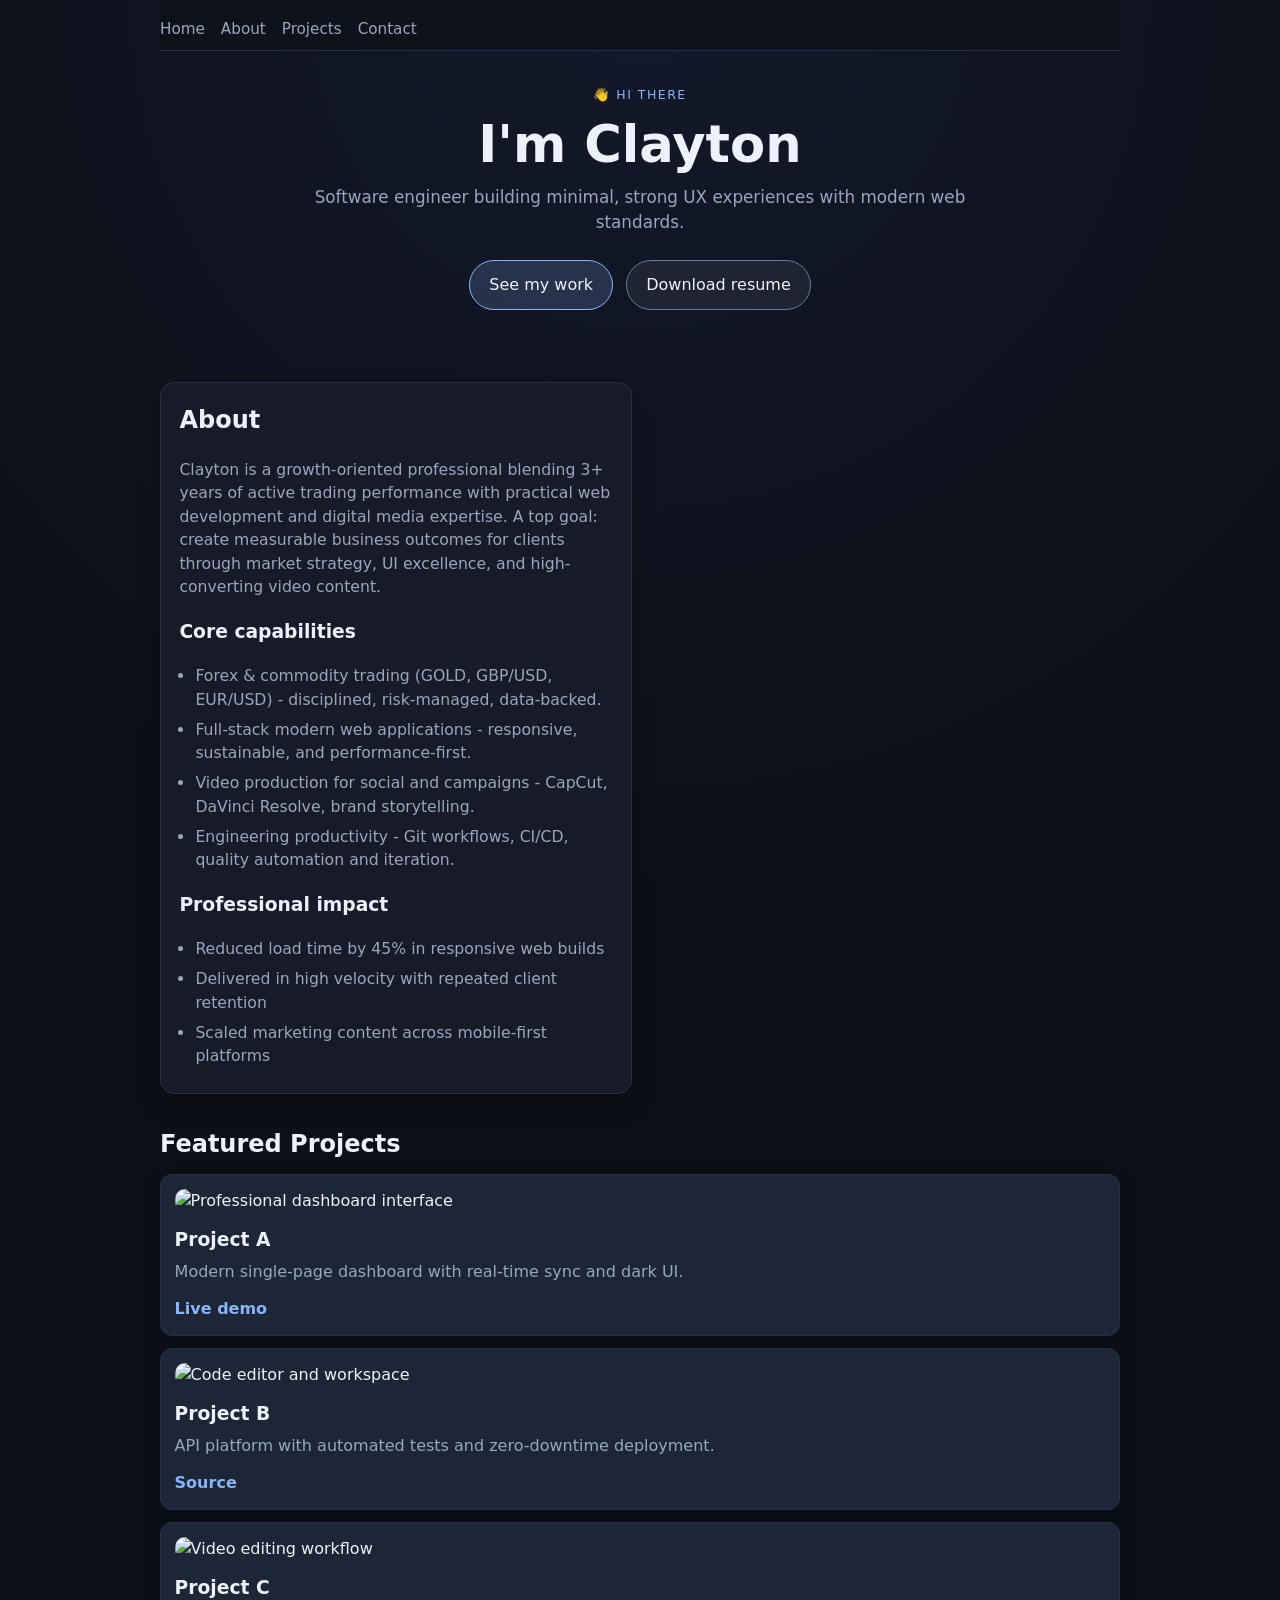
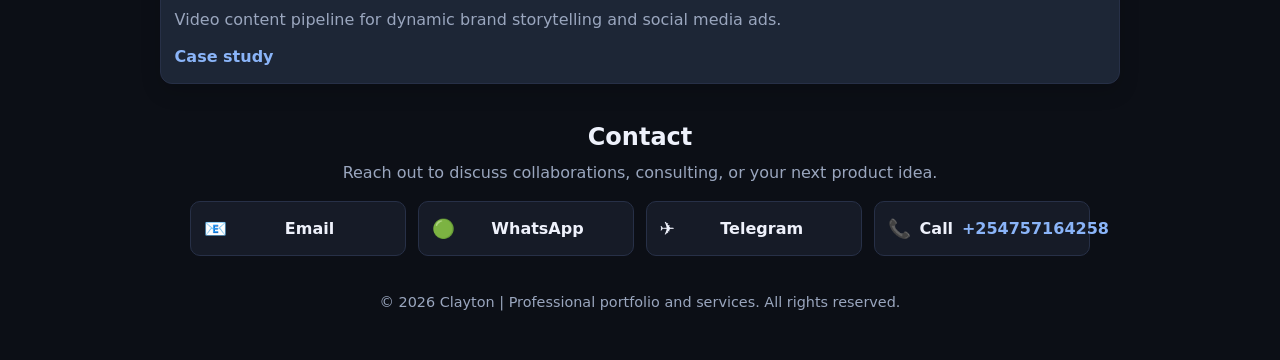
==== index.html @ f07efcb8 "Initial portfolio" ====
<!doctype html>
<html lang="en">
  <head>
    <meta charset="utf-8" />
    <meta name="viewport" content="width=device-width, initial-scale=1" />
    <title>Portfolio | Clayton</title>
    <meta name="description" content="Clayton - Forex trader, web developer, and media creator. Minimal dark portfolio with professional projects and contact." />
    <link rel="stylesheet" href="styles.css" />
    <script defer src="script.js"></script>
  </head>
  <body>
    <main class="page">
      <header class="topbar">
        <button class="menu-btn" id="menuBtn" aria-label="Toggle navigation">☰</button>
        <nav class="nav" id="nav">
          <a href="index.html">Home</a>
          <a href="about.html">About</a>
          <a href="projects.html">Projects</a>
          <a href="contact.html">Contact</a>
        </nav>
      </header>

      <section class="hero" id="home">
        <div class="hero-content">
          <p class="overline">👋 Hi there</p>
          <h1>I'm Clayton</h1>
          <p class="subtitle">Software engineer building minimal, strong UX experiences with modern web standards.</p>
          <div class="hero-buttons">
            <a class="cta" href="#projects">See my work</a>
            <a class="cta cta--secondary" href="#contact">Download resume</a>
          </div>
        </div>
      </section>

      <section class="card-grid" id="about">
        <article class="card">
          <h2>About</h2>
          <p>Clayton is a growth-oriented professional blending 3+ years of active trading performance with practical web development and digital media expertise.
          A top goal: create measurable business outcomes for clients through market strategy, UI excellence, and high-converting video content.</p>

          <h3>Core capabilities</h3>
          <ul>
            <li>Forex & commodity trading (GOLD, GBP/USD, EUR/USD) - disciplined, risk-managed, data-backed.</li>
            <li>Full-stack modern web applications - responsive, sustainable, and performance-first.</li>
            <li>Video production for social and campaigns - CapCut, DaVinci Resolve, brand storytelling.</li>
            <li>Engineering productivity - Git workflows, CI/CD, quality automation and iteration.</li>
          </ul>

          <h3>Professional impact</h3>
          <ul>
            <li>Reduced load time by 45% in responsive web builds</li>
            <li>Delivered in high velocity with repeated client retention</li>
            <li>Scaled marketing content across mobile-first platforms</li>
          </ul>
        </article>
      </section>

      <section class="projects-section" id="projects">
        <h2>Featured Projects</h2>
        <div class="projects-grid">
          <article class="project">
            <img class="project-img" src="https://images.unsplash.com/photo-1557804506-669a67965ba0?crop=entropy&cs=tinysrgb&fit=max&fm=jpg&ixid=MnwxMTg5MDJ8MHwxfHNlYXJjaHwyfHx0ZWNofGVufDB8fHx8MTY5MDc1MjMwMw&ixlib=rb-1.2.1&q=80&w=400" alt="Professional dashboard interface" />
            <h3>Project A</h3>
            <p>Modern single-page dashboard with real-time sync and dark UI.</p>
            <a class="project-link" href="#" rel="noopener">Live demo</a>
          </article>
          <article class="project">
            <img class="project-img" src="https://images.unsplash.com/photo-1508780709619-79562169bc64?crop=entropy&cs=tinysrgb&fit=max&fm=jpg&ixid=MnwxMTg5MDJ8MHwxfHNlYXJjaHwzfHx3ZWJkZXNpZ258ZW58MHx8fHwxNjkwNzUyMzIz&ixlib=rb-1.2.1&q=80&w=400" alt="Code editor and workspace" />
            <h3>Project B</h3>
            <p>API platform with automated tests and zero-downtime deployment.</p>
            <a class="project-link" href="#" rel="noopener">Source</a>
          </article>
          <article class="project">
            <img class="project-img" src="https://images.unsplash.com/photo-1526170375885-4d8ecf77b99f?crop=entropy&cs=tinysrgb&fit=max&fm=jpg&ixid=MnwxMTg5MDJ8MHwxfHNlYXJjaHwxfHx2aWRlb3xlbnwwfHx8fDE2OTA3NTIzMjM&ixlib=rb-1.2.1&q=80&w=400" alt="Video editing workflow" />
            <h3>Project C</h3>
            <p>Video content pipeline for dynamic brand storytelling and social media ads.</p>
            <a class="project-link" href="#" rel="noopener">Case study</a>
          </article>
        </div>
      </section>

      <section class="contact" id="contact">
        <h2>Contact</h2>
        <p>Reach out to discuss collaborations, consulting, or your next product idea.</p>
        <div class="contact-grid">
          <a class="contact-card" href="mailto:klaymu17@gmail.com">
            <span class="contact-icon">📧</span>
            <span class="contact-title">Email</span>
          </a>
          <a class="contact-card" href="https://wa.me/254757164258?text=Hello%20Clayton%2C%20I%27m%20interested%20in%20discussing%20a%20professional%20partnership%20or%20service%20engagement.%20Please%20let%20me%20know%20your%20availability." target="_blank" rel="noreferrer">
            <span class="contact-icon">🟢</span>
            <span class="contact-title">WhatsApp</span>
          </a>
          <a class="contact-card" href="https://t.me/+254757164258" target="_blank" rel="noreferrer">
            <span class="contact-icon">✈️</span>
            <span class="contact-title">Telegram</span>
          </a>
          <a class="contact-card contact-card--call" href="tel:+254757164258">
            <span class="contact-icon">📞</span>
            <span class="contact-title">Call</span>
            <span class="contact-number">+254757164258</span>
          </a>
        </div>
      </section>

      <footer class="footer">
        <p>© <span id="year"></span> Clayton | Professional portfolio and services. All rights reserved.</p>
      </footer>
    </main>
  </body>
</html>
---- styles.css ----
:root {
  color-scheme: dark;
  --bg: #0c0f16;
  --surface: #161b27;
  --surface2: #1d2636;
  --text: #eef1fb;
  --muted: #9aa6be;
  --accent: #8ab4f8;
  --accent-hover: #b3c7ff;
  --border: #273047;
}

* { box-sizing: border-box; }

body {
  margin: 0;
  color: var(--text);
  font-family: Inter, system-ui, -apple-system, Segoe UI, Roboto, sans-serif;
  background: radial-gradient(circle at top, #13192b 0%, var(--bg) 45%);
  line-height: 1.5;
}

.page { min-height: 100vh; max-width: 1000px; margin: 0 auto; padding: 0 1.25rem 2rem; }
.topbar { display: flex; align-items: center; justify-content: space-between; gap: 1rem; padding: 1.1rem 0 0.6rem; position: sticky; top: 0; z-index: 10; background: rgba(14, 18, 25, 0.8); border-bottom: 1px solid var(--border); backdrop-filter: blur(8px); }
.logo { font-weight: 700; font-size: 1.3rem; letter-spacing: 0.02em; color: var(--text); text-decoration: none; }

.nav { display: flex; gap: 1rem; }
.nav a { color: var(--muted); font-weight: 500; font-size: 0.95rem; text-decoration: none; transition: color 0.2s ease; }
.nav a:hover { color: var(--accent); }
.menu-btn { display: none; border: 0; background: none; color: var(--text); font-size: 1.25rem; cursor: pointer; }

.hero { padding: 2.2rem 0 2.8rem; text-align: center; }
.hero-content { max-width: 680px; margin: 0 auto; }
.overline { color: var(--accent); text-transform: uppercase; letter-spacing: 0.12em; font-size: 0.78rem; margin: 0 0 0.7rem; }
.hero h1 { margin: 0 0 0.8rem; font-size: clamp(2rem, 4vw, 3.25rem); line-height: 1.1; }
.subtitle { margin: 0 0 1.5rem; color: var(--muted); font-size: 1.05rem; }
.hero-buttons { display: flex; flex-wrap: wrap; justify-content: center; gap: 0.8rem; }
.cta { color: var(--text); padding: 0.75rem 1.2rem; display: inline-block; text-decoration: none; border: 1px solid var(--accent); border-radius: 999px; background: rgba(138, 180, 248, 0.18); transition: all 0.2s ease; }
.cta:hover { background: rgba(138, 180, 248, 0.29); border-color: var(--accent-hover); }
.cta--secondary { background: rgba(255, 255, 255, 0.06); border-color: #647d9c; }
.cta--secondary:hover { background: rgba(138, 180, 248, 0.15); }


.card-grid { display: grid; grid-template-columns: repeat(2, minmax(0, 1fr)); gap: 1rem; margin-top: 1.75rem; }
.card { background: var(--surface); border: 1px solid var(--border); border-radius: 14px; padding: 1.15rem; box-shadow: 0 10px 24px rgba(0,0,0,0.24); }
.card h2 { margin-top: 0; }
.card p, .card ul { margin-bottom: 0; font-size: 0.98rem; color: var(--muted); }
.card ul { padding-left: 1rem; }
.card li { margin-bottom: 0.4rem; }

.projects-section { margin-top: 2rem; }
.projects-section h2 { margin-bottom: 0.8rem; }
.projects-grid { display: grid; gap: 0.8rem; }
.project { background: var(--surface2); border: 1px solid var(--border); border-radius: 12px; padding: 0.85rem; overflow: hidden; box-shadow: 0 8px 20px rgba(0,0,0,0.15); }
.project-img { width: 100%; height: 180px; object-fit: cover; border-radius: 10px; margin-bottom: 0.8rem; }
.project h3 { margin: 0 0 0.4rem; }
.project p { margin: 0 0 0.8rem; color: var(--muted); }
.project-link { color: var(--accent); text-decoration: none; font-weight: 600; }
.project-link:hover { color: var(--accent-hover); }


.contact { margin-top: 2.2rem; text-align: center; }
.contact h2 { margin-bottom: 0.4rem; }
.contact p { color: var(--muted); margin: 0 0 1rem; }

.contact-grid {
  display: flex;
  justify-content: space-between;
  gap: 0.75rem;
  flex-wrap: wrap;
  margin: 0 auto;
  max-width: 900px;
}

.contact-card {
  flex: 1 1 180px;
  min-width: 150px;
  border: 1px solid var(--border);
  background: var(--surface);
  color: var(--text);
  padding: 0.8rem;
  border-radius: 10px;
  text-decoration: none;
  display: grid;
  grid-template-columns: auto 1fr auto;
  align-items: center;
  gap: 0.55rem;
  transition: border-color 0.2s ease, box-shadow 0.2s ease;
}

.contact-card:hover {
  border-color: var(--accent);
  box-shadow: 0 12px 24px rgba(0,0,0,0.2);
}

.contact-icon { font-size: 1.15rem; }
.contact-title { font-weight: 600; color: var(--text); }
.contact-number { font-weight: 700; color: var(--accent); }

.contact-card--call .contact-number { display: inline; }
.contact-card:not(.contact-card--call) .contact-number { display: none; }

.message-preview {
  margin-top: 1.2rem;
  padding: 1rem;
  border: 1px solid var(--border);
  background: var(--surface);
  border-radius: 10px;
  text-align: left;
}

.message-preview h3 {
  margin: 0 0 0.35rem;
}

.message-preview p {
  margin: 0;
  color: var(--muted);
  line-height: 1.5;
}

.footer { margin-top: 2.2rem; text-align: center; color: var(--muted); font-size: 0.9rem; }

@media (max-width: 760px) {
  .contact-grid { justify-content: center; }
  .contact-card { flex: 1 1 100%; max-width: 280px; }
}

@media (max-width: 760px) {
  .card-grid { grid-template-columns: 1fr; }
  .menu-btn { display: block; }
  .nav { display: none; position: absolute; top: 3.7rem; right: 1rem; background: rgba(13, 18, 25, 0.97); border: 1px solid var(--border); border-radius: 10px; padding: 1rem; flex-direction: column; }    
  .nav.show { display: flex; }
}
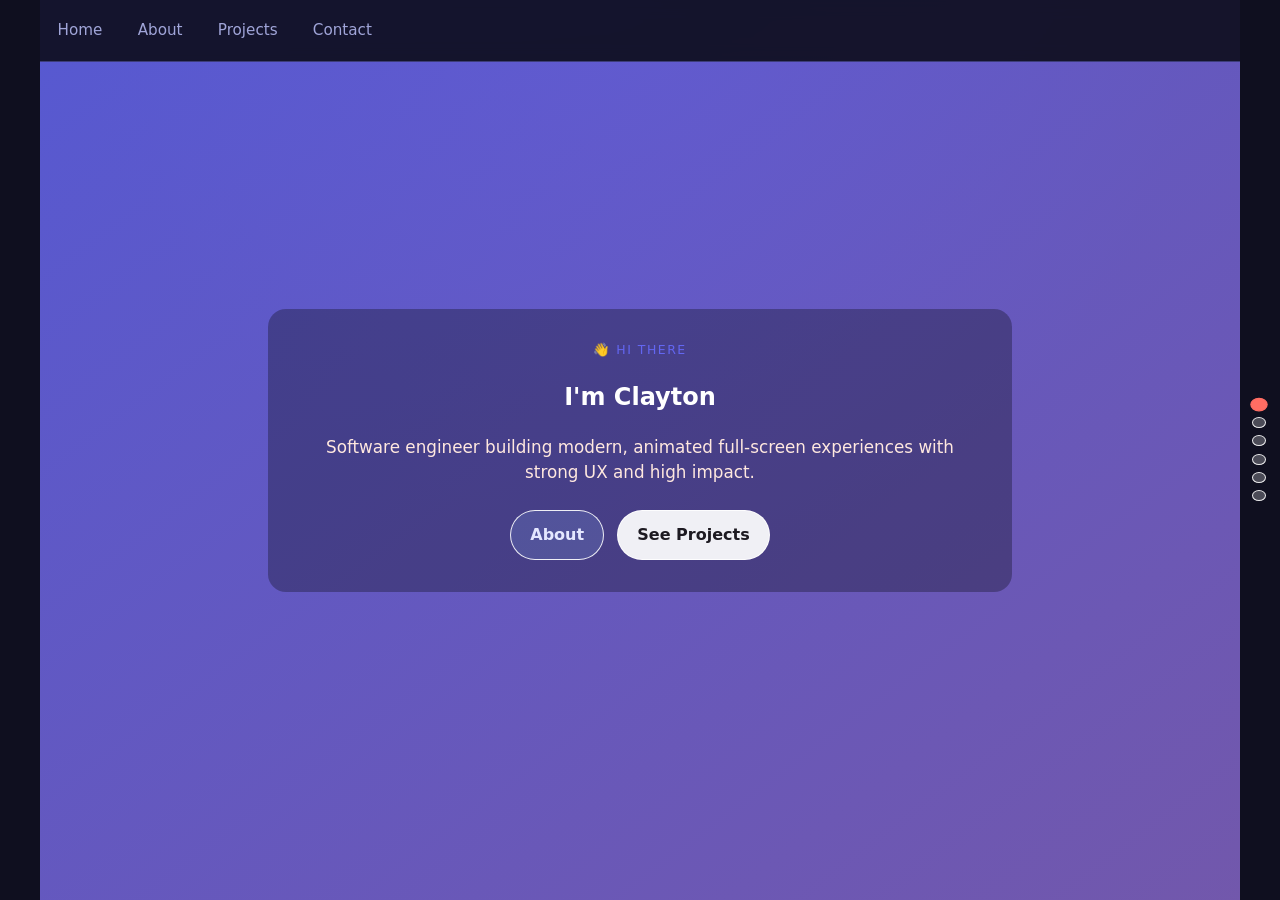
==== commit 676bef38: "Updated design and styling" ====
--- a/index.html
+++ b/index.html
@@ -13,93 +13,146 @@
       <header class="topbar">
         <button class="menu-btn" id="menuBtn" aria-label="Toggle navigation">☰</button>
         <nav class="nav" id="nav">
-          <a href="index.html">Home</a>
-          <a href="about.html">About</a>
-          <a href="projects.html">Projects</a>
-          <a href="contact.html">Contact</a>
+          <a href="#home">Home</a>
+          <a href="#about">About</a>
+          <a href="#projects">Projects</a>
+          <a href="#contact">Contact</a>
         </nav>
       </header>
 
-      <section class="hero" id="home">
+      <div class="page-dots" id="pageDots" aria-label="Section navigation"></div>
+
+      <section class="section hero-section" id="home">
         <div class="hero-content">
           <p class="overline">👋 Hi there</p>
           <h1>I'm Clayton</h1>
-          <p class="subtitle">Software engineer building minimal, strong UX experiences with modern web standards.</p>
+          <p class="subtitle">Software engineer building modern, animated full-screen experiences with strong UX and high impact.</p>
           <div class="hero-buttons">
-            <a class="cta" href="#projects">See my work</a>
-            <a class="cta cta--secondary" href="#contact">Download resume</a>
+            <a class="cta" href="#about">About</a>
+            <a class="cta cta--secondary" href="#projects">See Projects</a>
           </div>
         </div>
       </section>
 
-      <section class="card-grid" id="about">
-        <article class="card">
+      <section class="section about-section" id="about">
+        <div class="about-wrapper">
           <h2>About</h2>
-          <p>Clayton is a growth-oriented professional blending 3+ years of active trading performance with practical web development and digital media expertise.
-          A top goal: create measurable business outcomes for clients through market strategy, UI excellence, and high-converting video content.</p>
+          <p class="about-intro">I build measurable digital products with polished UI and robust features. I specialize in agency-level project delivery spanning web development, UX, and product strategy.</p>
 
-          <h3>Core capabilities</h3>
-          <ul>
-            <li>Forex & commodity trading (GOLD, GBP/USD, EUR/USD) - disciplined, risk-managed, data-backed.</li>
-            <li>Full-stack modern web applications - responsive, sustainable, and performance-first.</li>
-            <li>Video production for social and campaigns - CapCut, DaVinci Resolve, brand storytelling.</li>
-            <li>Engineering productivity - Git workflows, CI/CD, quality automation and iteration.</li>
-          </ul>
+          <div class="about-grid">
+            <article class="card card--about">
+              <h3>Experience</h3>
+              <ul>
+                <li>3+ years full-stack web development (HTML/JS/CSS/React/Node)</li>
+                <li>Articulate business landing pages, marketplaces, and dashboards</li>
+                <li>Deliver responsive UX with performance and accessibility focus</li>
+                <li>Freelance and agency workflow (client briefs, sprint delivery)</li>
+              </ul>
+            </article>
 
-          <h3>Professional impact</h3>
-          <ul>
-            <li>Reduced load time by 45% in responsive web builds</li>
-            <li>Delivered in high velocity with repeated client retention</li>
-            <li>Scaled marketing content across mobile-first platforms</li>
-          </ul>
-        </article>
-      </section>
+            <article class="card card--about">
+              <h3>Skills</h3>
+              <ul>
+                <li>Web UI/UX, responsive design, animations</li>
+                <li>JavaScript (ES6+), modern frameworks (React / Vue / Svelte)</li>
+                <li>CSS grid/flex, transition/transform/scroll-snap, theming</li>
+                <li>Node.js, API integration, deployment, Git + CI</li>
+              </ul>
+            </article>
+          </div>
 
-      <section class="projects-section" id="projects">
-        <h2>Featured Projects</h2>
-        <div class="projects-grid">
-          <article class="project">
-            <img class="project-img" src="https://images.unsplash.com/photo-1557804506-669a67965ba0?crop=entropy&cs=tinysrgb&fit=max&fm=jpg&ixid=MnwxMTg5MDJ8MHwxfHNlYXJjaHwyfHx0ZWNofGVufDB8fHx8MTY5MDc1MjMwMw&ixlib=rb-1.2.1&q=80&w=400" alt="Professional dashboard interface" />
-            <h3>Project A</h3>
-            <p>Modern single-page dashboard with real-time sync and dark UI.</p>
-            <a class="project-link" href="#" rel="noopener">Live demo</a>
-          </article>
-          <article class="project">
-            <img class="project-img" src="https://images.unsplash.com/photo-1508780709619-79562169bc64?crop=entropy&cs=tinysrgb&fit=max&fm=jpg&ixid=MnwxMTg5MDJ8MHwxfHNlYXJjaHwzfHx3ZWJkZXNpZ258ZW58MHx8fHwxNjkwNzUyMzIz&ixlib=rb-1.2.1&q=80&w=400" alt="Code editor and workspace" />
-            <h3>Project B</h3>
-            <p>API platform with automated tests and zero-downtime deployment.</p>
-            <a class="project-link" href="#" rel="noopener">Source</a>
-          </article>
-          <article class="project">
-            <img class="project-img" src="https://images.unsplash.com/photo-1526170375885-4d8ecf77b99f?crop=entropy&cs=tinysrgb&fit=max&fm=jpg&ixid=MnwxMTg5MDJ8MHwxfHNlYXJjaHwxfHx2aWRlb3xlbnwwfHx8fDE2OTA3NTIzMjM&ixlib=rb-1.2.1&q=80&w=400" alt="Video editing workflow" />
-            <h3>Project C</h3>
-            <p>Video content pipeline for dynamic brand storytelling and social media ads.</p>
-            <a class="project-link" href="#" rel="noopener">Case study</a>
-          </article>
+          <a class="cta" href="#projects">Browse projects</a>
         </div>
       </section>
 
-      <section class="contact" id="contact">
-        <h2>Contact</h2>
-        <p>Reach out to discuss collaborations, consulting, or your next product idea.</p>
-        <div class="contact-grid">
-          <a class="contact-card" href="mailto:klaymu17@gmail.com">
-            <span class="contact-icon">📧</span>
-            <span class="contact-title">Email</span>
-          </a>
-          <a class="contact-card" href="https://wa.me/254757164258?text=Hello%20Clayton%2C%20I%27m%20interested%20in%20discussing%20a%20professional%20partnership%20or%20service%20engagement.%20Please%20let%20me%20know%20your%20availability." target="_blank" rel="noreferrer">
-            <span class="contact-icon">🟢</span>
-            <span class="contact-title">WhatsApp</span>
-          </a>
-          <a class="contact-card" href="https://t.me/+254757164258" target="_blank" rel="noreferrer">
-            <span class="contact-icon">✈️</span>
-            <span class="contact-title">Telegram</span>
-          </a>
-          <a class="contact-card contact-card--call" href="tel:+254757164258">
-            <span class="contact-icon">📞</span>
-            <span class="contact-title">Call</span>
-            <span class="contact-number">+254757164258</span>
-          </a>
+      <section class="section section--project-intro" id="projects">
+        <div>
+          <h2>Projects</h2>
+          <p class="subtitle">Scroll down to move through project showcases one full screen at a time.</p>
+          <p class="subtitle">Each project is a full landscape section with smooth snap transition.</p>
+        </div>
+      </section>
+
+      <section class="section project-section" id="project-verdant">
+        <div class="project-card project-card--verdant">
+          <h2>Verdant Web Solutions</h2>
+          <p class="project-tag">Business Landing Page • Branding • Agency UX</p>
+
+          <h3>1. Branding & Visual Identity</h3>
+          <ul>
+            <li>Logo: Verdant Web Solutions 🌿 (minimalist text + leaf icon)</li>
+            <li>Palette: #1B4D3E, #A8D5BA, #F5F5F5, #E1E1E1</li>
+            <li>Font: Poppins / Montserrat / Lato style sans-serif</li>
+            <li>Tone: professional, approachable, confident</li>
+          </ul>
+
+          <h3>2. Page Flow</h3>
+          <ul>
+            <li>Hero + CTA buttons (“Get a Quote”, “View Services”)</li>
+            <li>About agency + mission snippet</li>
+            <li>Services cards (Web Dev, UI/UX, SEO, Mobile Apps)</li>
+            <li>Portfolio preview, testimonials, CTA banner, contact form</li>
+          </ul>
+
+          <h3>3. Enhancements</h3>
+          <ul>
+            <li>Smooth anchor scrolling + scroll-snap sections</li>
+            <li>Hover transitions, responsive grid, form validation</li>
+            <li>Soft fade-in on section intersect</li>
+          </ul>
+
+          <a class="project-link" href="#contact">Contact for a proposal</a>
+        </div>
+      </section>
+
+      <section class="section project-section" id="project-platform">
+        <div class="project-card">
+          <h2>Project B: API Platform & Dashboard</h2>
+          <p class="project-tag">Modern backend + scaled frontend analytics</p>
+          <p>Built a scalable API with automatic testing, zero-downtime deployment, and responsive UI for enterprise insights.</p>
+          <a class="project-link" href="#contact">Learn more</a>
+        </div>
+      </section>
+
+      <section class="section contact-section" id="contact">
+        <div class="contact-card-wrapper">
+          <h2>Contact</h2>
+          <p>Ready to discuss your next project? Send a message or reach out directly through one of these channels.</p>
+
+          <div class="contact-grid">
+            <a id="emailLink" class="contact-card" href="mailto:klaymu17@gmail.com">
+              <span class="contact-icon">📧</span>
+              <span class="contact-title">Email</span>
+            </a>
+            <a id="whatsappLink" class="contact-card" href="https://wa.me/254757164258?text=Hello%20Clayton%2C%20I%27m%20interested%20in%20a%20project." target="_blank" rel="noreferrer">
+              <span class="contact-icon">🟢</span>
+              <span class="contact-title">WhatsApp</span>
+            </a>
+            <a id="telegramLink" class="contact-card" href="https://t.me/+254757164258" target="_blank" rel="noreferrer">
+              <span class="contact-icon">✈️</span>
+              <span class="contact-title">Telegram</span>
+            </a>
+            <a id="callLink" class="contact-card" href="tel:+254757164258">
+              <span class="contact-icon">📞</span>
+              <span class="contact-title">Call</span>
+            </a>
+          </div>
+
+          <form id="contactForm" class="simple-form" novalidate>
+            <label for="name">Name</label>
+            <input id="name" name="name" type="text" required placeholder="Your name" />
+            <label for="email">Email</label>
+            <input id="email" name="email" type="email" required placeholder="you@example.com" />
+            <label for="message">Message</label>
+            <textarea id="message" name="message" required placeholder="Tell me about your project..."></textarea>
+            <button class="cta" type="submit">Send Message</button>
+            <p id="formFeedback" class="form-feedback"></p>
+          </form>
+
+          <div id="messagePreview" class="message-preview" style="display:none;">
+            <h3>Pre-filled message</h3>
+            <pre id="messageContent"></pre>
+          </div>
         </div>
       </section>
 
--- a/styles.css
+++ b/styles.css
@@ -1,28 +1,386 @@
 :root {
   color-scheme: dark;
-  --bg: #0c0f16;
-  --surface: #161b27;
-  --surface2: #1d2636;
-  --text: #eef1fb;
-  --muted: #9aa6be;
-  --accent: #8ab4f8;
-  --accent-hover: #b3c7ff;
-  --border: #273047;
+  --bg: #0f0f1f;
+  --surface: #1a1a3e;
+  --surface2: #252550;
+  --text: #e5e7ff;
+  --muted: #a0a5d8;
+  --accent: #6366f1;
+  --accent-hover: #818cf8;
+  --border: #3d3d7a;
+  --hero-bg: url('https://images.unsplash.com/photo-1504384308090-c894fdcc538d?auto=format&fit=crop&w=1800&q=80');
 }
 
 * { box-sizing: border-box; }
 
+html, body {
+  margin: 0;
+  height: 100%;
+  scroll-behavior: smooth;
+}
+
 body {
+  color: var(--text);
+  font-family: 'Poppins', 'Montserrat', system-ui, -apple-system, Segoe UI, Roboto, sans-serif;
+  background: radial-gradient(circle at top, #1f1a4d 0%, var(--bg) 50%);
+  line-height: 1.5;
+  overflow: hidden;
+}
+
+.page {
+  height: 100%;
+  overflow-y: auto;
+  scroll-snap-type: y mandatory;
+  width: min(1200px, 96vw);
+  margin: 0 auto;
+  position: relative;
+}
+
+.page-dots {
+  position: fixed;
+  right: 14px;
+  top: 50%;
+  transform: translateY(-50%);
+  display: flex;
+  flex-direction: column;
+  gap: 0.45rem;
+  z-index: 25;
+  pointer-events: auto;
+}
+
+.page-dots button {
+  width: 11px;
+  height: 11px;
+  border-radius: 50%;
+  border: 1px solid rgba(255, 255, 255, 0.9);
+  background: rgba(255, 255, 255, 0.25);
+  cursor: pointer;
+  transition: transform 0.2s ease, background 0.2s ease;
+}
+
+.page-dots button.active,
+.page-dots button:hover {
+  transform: scale(1.25);
+  background: #ff6d63;
+  border-color: #ff6d63;
+}
+
+.section {
+  min-height: 100vh;
+  display: flex;
+  flex-direction: column;
+  justify-content: center;
+  align-items: center;
+  padding: 1.4rem 1.25rem;
+  scroll-snap-align: start;
+  transition: transform 0.6s ease, opacity 0.6s ease;
+  opacity: 0;
+  transform: translateY(1.25rem);
+}
+
+.section.is-visible {
+  opacity: 1;
+  transform: translateY(0);
+}
+
+.topbar {
+  display: flex;
+  align-items: center;
+  justify-content: space-between;
+  gap: 1rem;
+  padding: 0.85rem 0.5rem;
+  position: sticky;
+  top: 0;
+  z-index: 20;
+  background: rgba(15, 15, 31, 0.92);
+  border-bottom: 1px solid var(--border);
+  backdrop-filter: blur(8px);
+}
+
+.nav {
+  display: flex;
+  gap: 0.9rem;
+}
+
+.nav a {
+  color: var(--text);
+  font-weight: 600;
+  font-size: 0.95rem;
+  text-decoration: none;
+  padding: 0.35rem 0.6rem;
+  border-radius: 10px;
+  transition: background 0.2s ease, color 0.2s ease;
+}
+
+.nav a:hover,
+.nav a:focus-visible {
+  background: rgba(99, 102, 241, 0.2);
+  color: var(--accent-hover);
+}
+
+.menu-btn {
+  display: none;
+  border: 0;
+  background: none;
+  color: var(--accent);
+  font-size: 1.25rem;
+  cursor: pointer;
+}
+
+.hero-section {
+  background: linear-gradient(to bottom right, rgba(99, 102, 241, 0.85), rgba(147, 112, 219, 0.75)), var(--hero-bg) center/cover no-repeat;
+  width: 100%;
+  text-align: center;
+  color: #ffffff;
+}
+
+.hero-section .hero-content {
+  background: rgba(15, 15, 31, 0.35);
+  border-radius: 18px;
+  padding: 2rem;
+  margin: 0 auto;
+  max-width: 850px;
+}
+
+.hero-section .subtitle {
+  color: #ffe8df;
+}
+
+.hero-section .cta {
+  border-color: rgba(255, 255, 255, 0.9);
+}
+
+.hero-section .cta--secondary {
+  background: rgba(255, 255, 255, 0.92);
+  color: #1d1a21;
+}
+
+.hero-section .cta--secondary:hover {
+  background: #fff;
+}
+
+.hero-content {
+  max-width: 900px;
+}
+
+.overline {
+  color: var(--accent);
+  text-transform: uppercase;
+  letter-spacing: 0.12em;
+  font-size: 0.78rem;
+  margin: 0 0 0.7rem;
+}
+
+.hero h1 {
+  margin: 0 0 0.8rem;
+  font-size: clamp(2rem, 6vw, 3.5rem);
+  line-height: 1.1;
+  color: #ffffff;
+}
+
+.subtitle {
+  margin: 0 0 1.5rem;
+  color: var(--muted);
+  font-size: 1.05rem;
+  max-width: 680px;
+  margin-left: auto;
+  margin-right: auto;
+}
+
+.hero-buttons {
+  display: flex;
+  flex-wrap: wrap;
+  justify-content: center;
+  gap: 0.8rem;
+}
+
+.cta {
+  color: #FFFFFF;
+  padding: 0.8rem 1.3rem;
+  text-decoration: none;
+  border: 1px solid var(--accent);
+  border-radius: 999px;
+  background: var(--accent);
+  transition: all 0.25s ease;
+  font-weight: 600;
+}
+
+.cta:hover {
+  background: var(--accent-hover);
+  border-color: var(--accent-hover);
+}
+
+.cta--secondary {
+  background: #FFFFFF;
+  color: var(--accent);
+  border-color: var(--border);
+}
+
+.cta--secondary:hover {
+  background: #EEF6ED;
+}
+
+.about-section, .contact-section, .section--project-intro, .project-section {
+  width: 100%;
+  max-width: 1000px;
+  margin: 0 auto;
+}
+
+.about-wrapper,
+.contact-card-wrapper,
+.project-card {
+  width: 100%;
+  background: var(--surface);
+  border: 1px solid var(--border);
+  border-radius: 16px;
+  padding: 1.2rem;
+  box-shadow: 0 14px 30px rgba(51, 65, 85, 0.2);
+}
+
+.about-wrapper h2,
+.project-card h2,
+.contact-card-wrapper h2,
+.section--project-intro h2 {
+  margin-top: 0;
+  color: #c7d2fe;
+}
+
+.about-grid {
+  display: grid;
+  grid-template-columns: repeat(2, minmax(0, 1fr));
+  gap: 1rem;
+  margin: 1rem 0 1.2rem;
+}
+
+.card--about {
+  background: var(--surface2);
+  border: 1px solid var(--border);
+}
+
+.card--about h3 {
+  margin-top: 0;
+}
+
+.card--about ul {
   margin: 0;
+  padding-left: 1.2rem;
+  color: var(--muted);
+}
+
+.project-section, .section--project-intro {
+  padding-top: 1.5rem;
+  padding-bottom: 1.5rem;
+}
+
+.project-tag {
+  color: var(--muted);
+  margin-top: 0.2rem;
+}
+
+.project-card ul {
+  color: #a0a5d8;
+  list-style: disc inside;
+}
+
+.project-card p, .project-card ul, .about-intro {
+  margin: 0.6rem 0;  
+  color: var(--muted);
+}
+
+.contact-grid {
+  display: flex;
+  flex-wrap: wrap;
+  gap: 0.75rem;
+  margin-bottom: 1rem;
+  justify-content: center;
+}
+
+.contact-card {
+  flex: 1 1 180px;
+  min-width: 150px;
+  border: 1px solid var(--border);
+  background: var(--surface2);
   color: var(--text);
-  font-family: Inter, system-ui, -apple-system, Segoe UI, Roboto, sans-serif;
-  background: radial-gradient(circle at top, #13192b 0%, var(--bg) 45%);
-  line-height: 1.5;
-}
-
-.page { min-height: 100vh; max-width: 1000px; margin: 0 auto; padding: 0 1.25rem 2rem; }
-.topbar { display: flex; align-items: center; justify-content: space-between; gap: 1rem; padding: 1.1rem 0 0.6rem; position: sticky; top: 0; z-index: 10; background: rgba(14, 18, 25, 0.8); border-bottom: 1px solid var(--border); backdrop-filter: blur(8px); }
-.logo { font-weight: 700; font-size: 1.3rem; letter-spacing: 0.02em; color: var(--text); text-decoration: none; }
+  padding: 0.85rem;
+  border-radius: 10px;
+  text-decoration: none;
+  display: grid;
+  grid-template-columns: auto 1fr;
+  align-items: center;
+  gap: 0.55rem;
+  transition: border-color 0.2s ease, box-shadow 0.2s ease, transform 0.2s ease;
+}
+
+.contact-card:hover {
+  border-color: var(--accent-hover);
+  box-shadow: 0 10px 25px rgba(99, 102, 241, 0.3);
+  transform: translateY(-2px);
+}
+
+.simple-form {
+  display: grid;
+  gap: 0.65rem;
+  margin-top: 1rem;
+}
+
+.simple-form input,
+.simple-form textarea {
+  width: 100%;
+  padding: 0.65rem;
+  border: 1px solid var(--border);
+  border-radius: 8px;
+  font-size: 1rem;
+}
+
+.simple-form button {
+  width: fit-content;
+}
+
+.form-feedback {
+  color: #B7837A;
+  margin: 0;
+  min-height: 22px;
+}
+
+.message-preview {
+  margin-top: 1rem;
+  padding: 1rem;
+  border: 1px solid var(--border);
+  background: var(--surface2);
+  border-radius: 10px;
+  text-align: left;
+}
+
+.message-preview h3 {
+  margin: 0 0 0.35rem;
+}
+
+.message-preview pre {
+  margin: 0;
+  white-space: pre-wrap;
+  font-size: 0.92rem;
+  color: #234C36;
+}
+
+.footer {
+  margin-top: 1rem;
+  text-align: center;
+  color: var(--muted);
+  font-size: 0.9rem;
+}
+
+@media (max-width: 900px) {
+  .about-grid { grid-template-columns: 1fr; }
+  .page { width: 100vw; }
+  .contact-card { flex: 1 1 calc(50% - 1rem); }
+}
+
+@media (max-width: 760px) {
+  .menu-btn { display: block; }
+  .nav { display: none; position: absolute; top: 3.2rem; right: 1rem; background: rgba(255, 255, 255, 0.96); border: 1px solid var(--border); border-radius: 10px; padding: 0.85rem; flex-direction: column; }
+  .nav.show { display: flex; }
+  .contact-card { flex: 1 1 100%; max-width: 100%; }
+}
 
 .nav { display: flex; gap: 1rem; }
 .nav a { color: var(--muted); font-weight: 500; font-size: 0.95rem; text-decoration: none; transition: color 0.2s ease; }
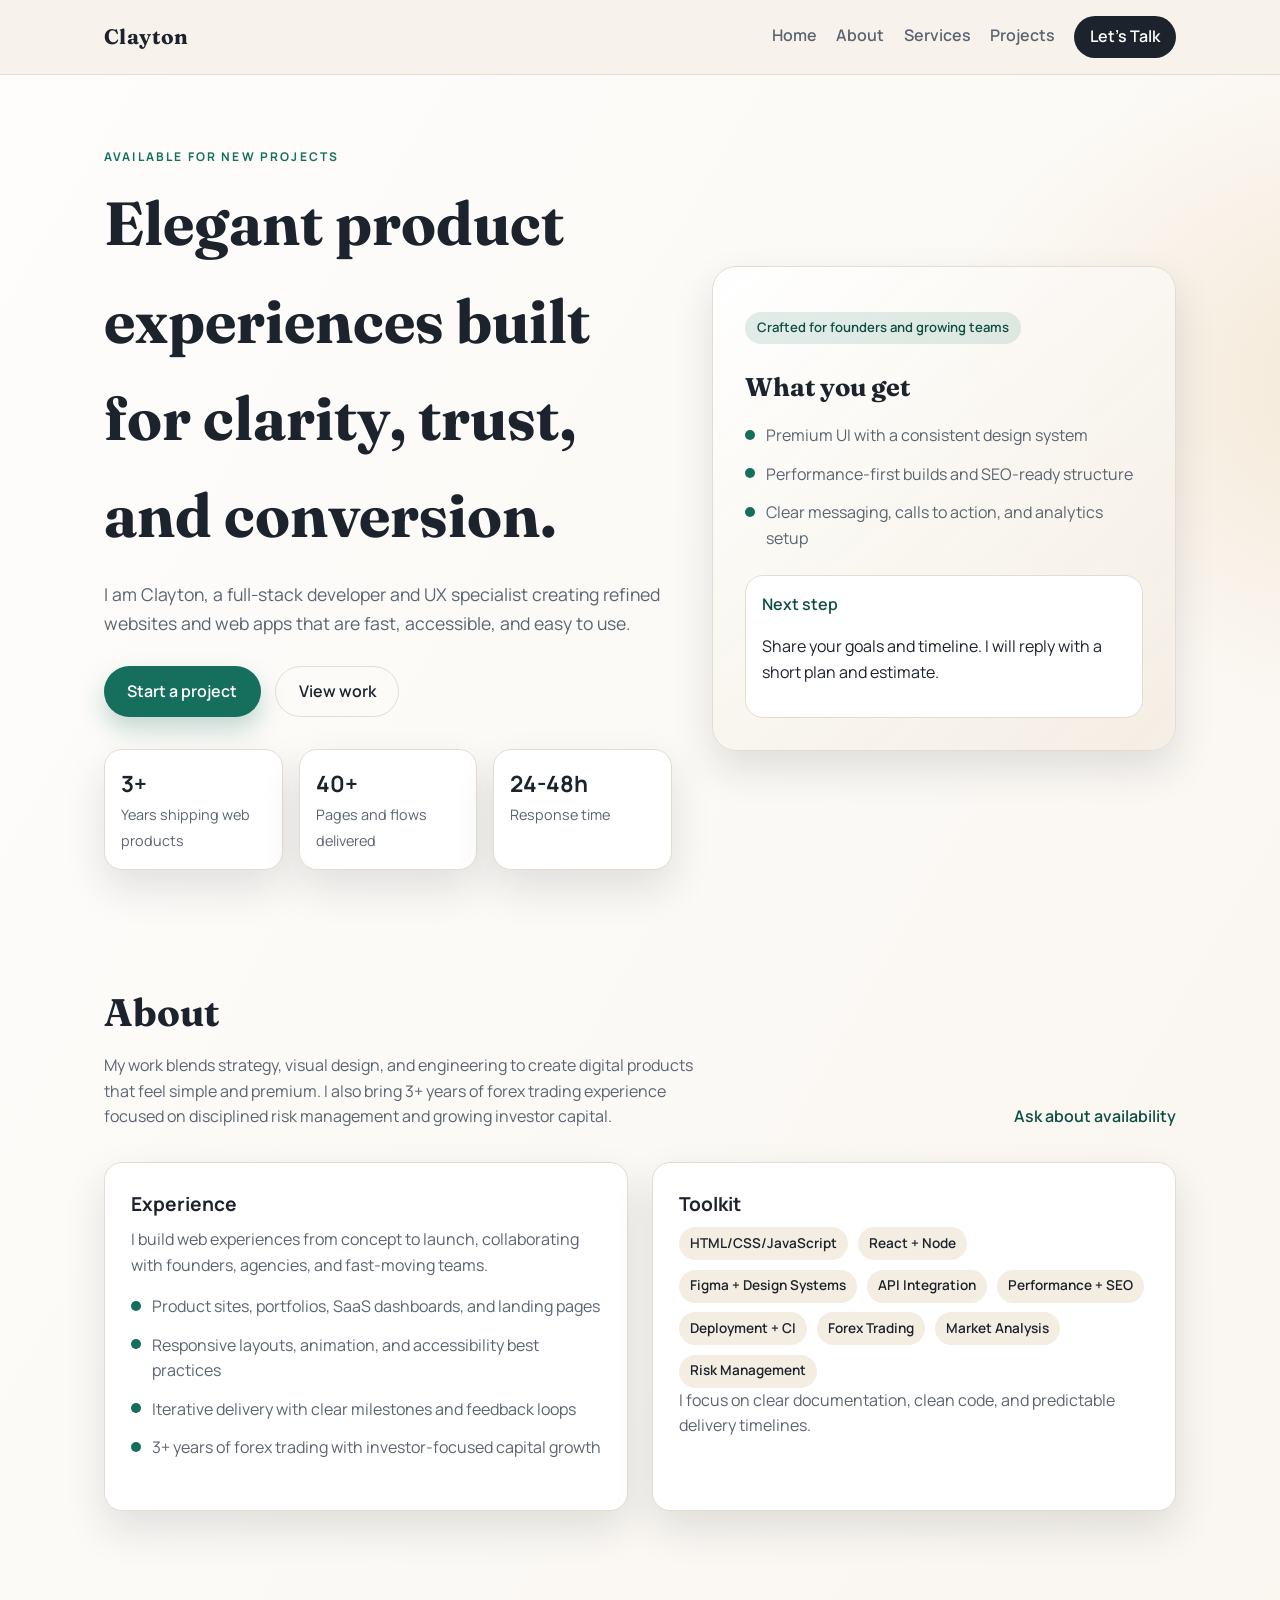
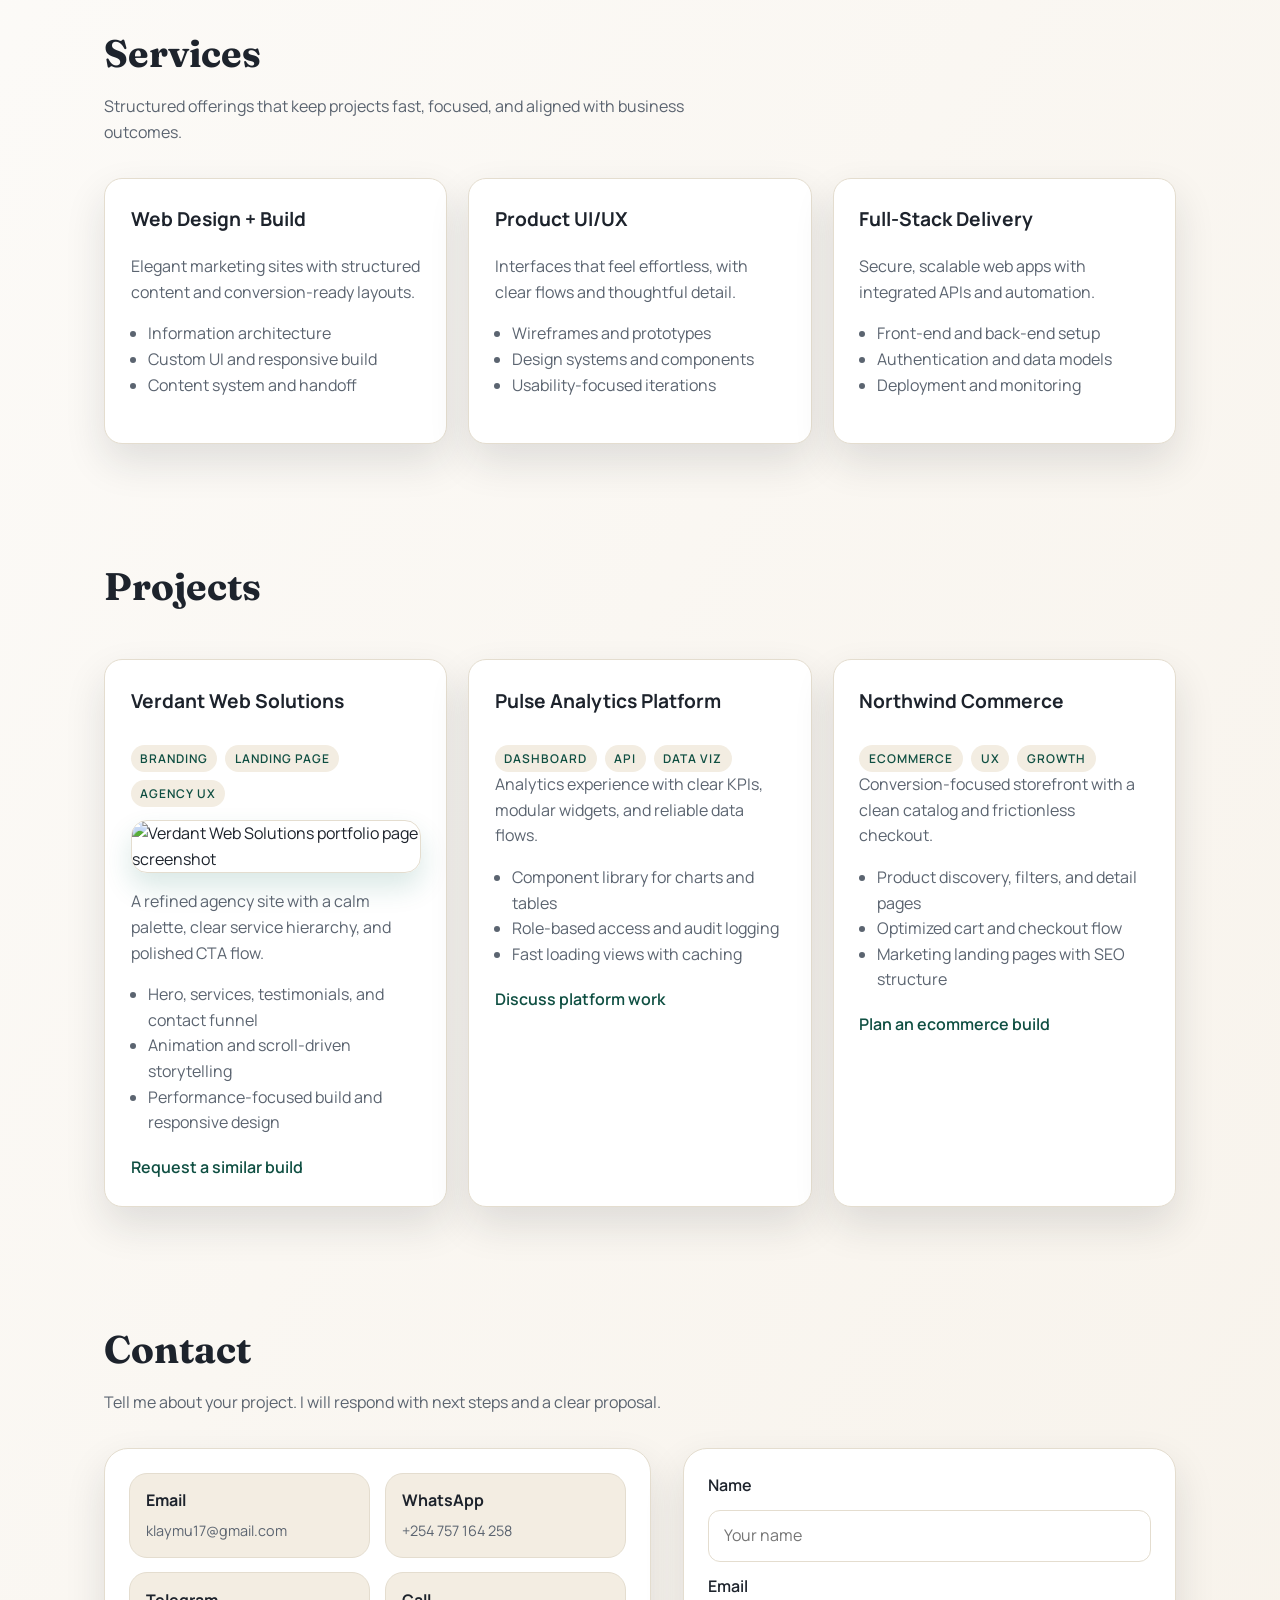
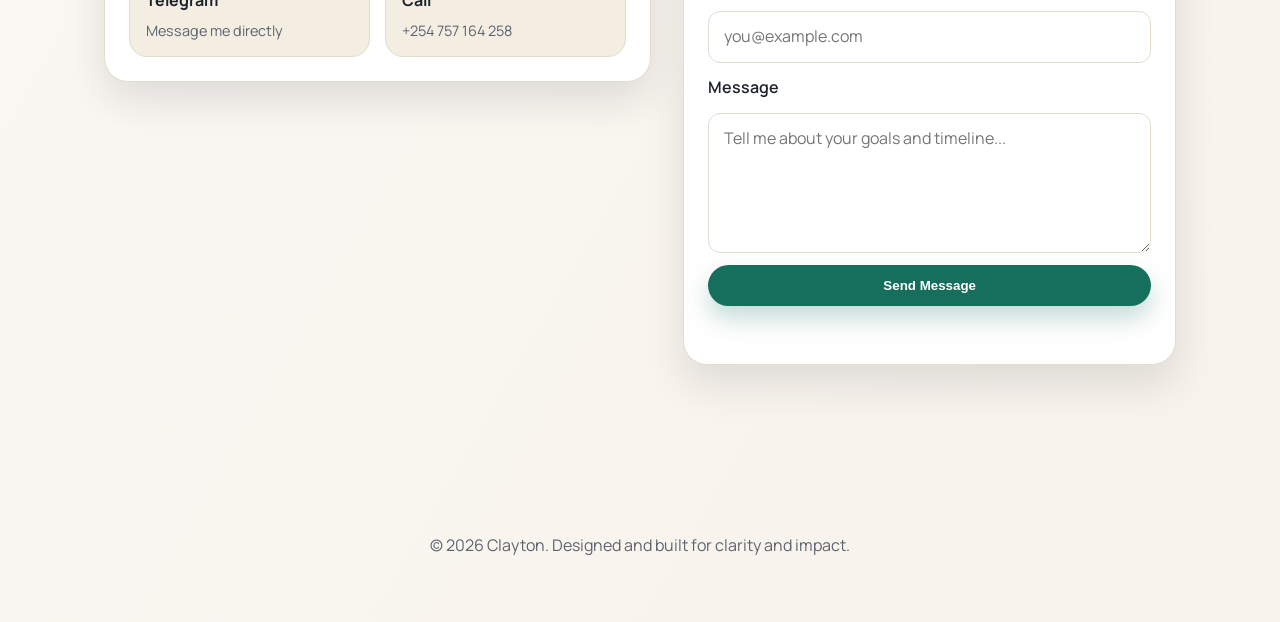
==== commit 8190d0dd: "Update portfolio UI" ====
--- a/index.html
+++ b/index.html
@@ -3,139 +3,285 @@
   <head>
     <meta charset="utf-8" />
     <meta name="viewport" content="width=device-width, initial-scale=1" />
-    <title>Portfolio | Clayton</title>
-    <meta name="description" content="Clayton - Forex trader, web developer, and media creator. Minimal dark portfolio with professional projects and contact." />
+    <title>Clayton | Product-Focused Web Developer</title>
+    <meta
+      name="description"
+      content="Clayton builds elegant, high-performance websites and web apps with clear UX, strong branding, and measurable business impact."
+    />
+    <link rel="preconnect" href="https://fonts.googleapis.com" />
+    <link rel="preconnect" href="https://fonts.gstatic.com" crossorigin />
+    <link
+      href="https://fonts.googleapis.com/css2?family=Fraunces:wght@400;600;700&family=Manrope:wght@400;500;600;700&display=swap"
+      rel="stylesheet"
+    />
     <link rel="stylesheet" href="styles.css" />
     <script defer src="script.js"></script>
   </head>
   <body>
-    <main class="page">
-      <header class="topbar">
-        <button class="menu-btn" id="menuBtn" aria-label="Toggle navigation">☰</button>
+    <a class="skip-link" href="#home">Skip to content</a>
+
+    <header class="topbar">
+      <div class="topbar-inner">
+        <a class="logo" href="#home">Clayton</a>
+        <button
+          class="menu-btn"
+          id="menuBtn"
+          aria-label="Toggle navigation"
+          aria-controls="nav"
+          aria-expanded="false"
+        >
+          <span class="menu-icon" aria-hidden="true">&#9776;</span>
+          <span class="menu-label">Menu</span>
+        </button>
         <nav class="nav" id="nav">
           <a href="#home">Home</a>
           <a href="#about">About</a>
+          <a href="#services">Services</a>
           <a href="#projects">Projects</a>
-          <a href="#contact">Contact</a>
+          <a class="nav-cta" href="#contact">Let's Talk</a>
         </nav>
-      </header>
-
-      <div class="page-dots" id="pageDots" aria-label="Section navigation"></div>
-
-      <section class="section hero-section" id="home">
-        <div class="hero-content">
-          <p class="overline">👋 Hi there</p>
-          <h1>I'm Clayton</h1>
-          <p class="subtitle">Software engineer building modern, animated full-screen experiences with strong UX and high impact.</p>
-          <div class="hero-buttons">
-            <a class="cta" href="#about">About</a>
-            <a class="cta cta--secondary" href="#projects">See Projects</a>
-          </div>
-        </div>
-      </section>
-
-      <section class="section about-section" id="about">
-        <div class="about-wrapper">
-          <h2>About</h2>
-          <p class="about-intro">I build measurable digital products with polished UI and robust features. I specialize in agency-level project delivery spanning web development, UX, and product strategy.</p>
-
-          <div class="about-grid">
-            <article class="card card--about">
-              <h3>Experience</h3>
-              <ul>
-                <li>3+ years full-stack web development (HTML/JS/CSS/React/Node)</li>
-                <li>Articulate business landing pages, marketplaces, and dashboards</li>
-                <li>Deliver responsive UX with performance and accessibility focus</li>
-                <li>Freelance and agency workflow (client briefs, sprint delivery)</li>
-              </ul>
-            </article>
-
-            <article class="card card--about">
-              <h3>Skills</h3>
-              <ul>
-                <li>Web UI/UX, responsive design, animations</li>
-                <li>JavaScript (ES6+), modern frameworks (React / Vue / Svelte)</li>
-                <li>CSS grid/flex, transition/transform/scroll-snap, theming</li>
-                <li>Node.js, API integration, deployment, Git + CI</li>
-              </ul>
-            </article>
-          </div>
-
-          <a class="cta" href="#projects">Browse projects</a>
-        </div>
-      </section>
-
-      <section class="section section--project-intro" id="projects">
-        <div>
-          <h2>Projects</h2>
-          <p class="subtitle">Scroll down to move through project showcases one full screen at a time.</p>
-          <p class="subtitle">Each project is a full landscape section with smooth snap transition.</p>
-        </div>
-      </section>
-
-      <section class="section project-section" id="project-verdant">
-        <div class="project-card project-card--verdant">
-          <h2>Verdant Web Solutions</h2>
-          <p class="project-tag">Business Landing Page • Branding • Agency UX</p>
-
-          <h3>1. Branding & Visual Identity</h3>
-          <ul>
-            <li>Logo: Verdant Web Solutions 🌿 (minimalist text + leaf icon)</li>
-            <li>Palette: #1B4D3E, #A8D5BA, #F5F5F5, #E1E1E1</li>
-            <li>Font: Poppins / Montserrat / Lato style sans-serif</li>
-            <li>Tone: professional, approachable, confident</li>
-          </ul>
-
-          <h3>2. Page Flow</h3>
-          <ul>
-            <li>Hero + CTA buttons (“Get a Quote”, “View Services”)</li>
-            <li>About agency + mission snippet</li>
-            <li>Services cards (Web Dev, UI/UX, SEO, Mobile Apps)</li>
-            <li>Portfolio preview, testimonials, CTA banner, contact form</li>
-          </ul>
-
-          <h3>3. Enhancements</h3>
-          <ul>
-            <li>Smooth anchor scrolling + scroll-snap sections</li>
-            <li>Hover transitions, responsive grid, form validation</li>
-            <li>Soft fade-in on section intersect</li>
-          </ul>
-
-          <a class="project-link" href="#contact">Contact for a proposal</a>
-        </div>
-      </section>
-
-      <section class="section project-section" id="project-platform">
-        <div class="project-card">
-          <h2>Project B: API Platform & Dashboard</h2>
-          <p class="project-tag">Modern backend + scaled frontend analytics</p>
-          <p>Built a scalable API with automatic testing, zero-downtime deployment, and responsive UI for enterprise insights.</p>
-          <a class="project-link" href="#contact">Learn more</a>
-        </div>
-      </section>
-
-      <section class="section contact-section" id="contact">
-        <div class="contact-card-wrapper">
-          <h2>Contact</h2>
-          <p>Ready to discuss your next project? Send a message or reach out directly through one of these channels.</p>
-
-          <div class="contact-grid">
-            <a id="emailLink" class="contact-card" href="mailto:klaymu17@gmail.com">
-              <span class="contact-icon">📧</span>
-              <span class="contact-title">Email</span>
-            </a>
-            <a id="whatsappLink" class="contact-card" href="https://wa.me/254757164258?text=Hello%20Clayton%2C%20I%27m%20interested%20in%20a%20project." target="_blank" rel="noreferrer">
-              <span class="contact-icon">🟢</span>
-              <span class="contact-title">WhatsApp</span>
-            </a>
-            <a id="telegramLink" class="contact-card" href="https://t.me/+254757164258" target="_blank" rel="noreferrer">
-              <span class="contact-icon">✈️</span>
-              <span class="contact-title">Telegram</span>
-            </a>
-            <a id="callLink" class="contact-card" href="tel:+254757164258">
-              <span class="contact-icon">📞</span>
-              <span class="contact-title">Call</span>
-            </a>
+      </div>
+    </header>
+
+    <main class="page">
+      <section class="section hero reveal" id="home">
+        <div class="hero-grid">
+          <div class="hero-text">
+            <p class="eyebrow">Available for new projects</p>
+            <h1>Elegant product experiences built for clarity, trust, and conversion.</h1>
+            <p class="lead">
+              I am Clayton, a full-stack developer and UX specialist creating refined websites and web apps that
+              are fast, accessible, and easy to use.
+            </p>
+            <div class="cta-row">
+              <a class="btn btn-primary" href="#contact">Start a project</a>
+              <a class="btn btn-ghost" href="#projects">View work</a>
+            </div>
+            <div class="meta-row">
+              <div class="meta-card">
+                <span class="meta-value">3+</span>
+                <span class="meta-label">Years shipping web products</span>
+              </div>
+              <div class="meta-card">
+                <span class="meta-value">40+</span>
+                <span class="meta-label">Pages and flows delivered</span>
+              </div>
+              <div class="meta-card">
+                <span class="meta-value">24-48h</span>
+                <span class="meta-label">Response time</span>
+              </div>
+            </div>
+          </div>
+          <div class="hero-card">
+            <p class="badge">Crafted for founders and growing teams</p>
+            <h2>What you get</h2>
+            <ul class="checklist">
+              <li>Premium UI with a consistent design system</li>
+              <li>Performance-first builds and SEO-ready structure</li>
+              <li>Clear messaging, calls to action, and analytics setup</li>
+            </ul>
+            <div class="hero-note">
+              <span class="hero-note-title">Next step</span>
+              <p>Share your goals and timeline. I will reply with a short plan and estimate.</p>
+            </div>
+          </div>
+        </div>
+      </section>
+
+      <section class="section reveal" id="about">
+        <div class="section-head">
+          <div>
+            <h2>About</h2>
+            <p>
+              My work blends strategy, visual design, and engineering to create digital products that feel simple
+              and premium. I also bring 3+ years of forex trading experience focused on disciplined risk
+              management and growing investor capital.
+            </p>
+          </div>
+          <a class="text-link" href="#contact">Ask about availability</a>
+        </div>
+        <div class="split">
+          <article class="info-card">
+            <h3>Experience</h3>
+            <p>
+              I build web experiences from concept to launch, collaborating with founders, agencies, and
+              fast-moving teams.
+            </p>
+            <ul class="checklist">
+              <li>Product sites, portfolios, SaaS dashboards, and landing pages</li>
+              <li>Responsive layouts, animation, and accessibility best practices</li>
+              <li>Iterative delivery with clear milestones and feedback loops</li>
+              <li>3+ years of forex trading with investor-focused capital growth</li>
+            </ul>
+          </article>
+          <article class="info-card">
+            <h3>Toolkit</h3>
+            <div class="pill-grid">
+              <span class="pill">HTML/CSS/JavaScript</span>
+              <span class="pill">React + Node</span>
+              <span class="pill">Figma + Design Systems</span>
+              <span class="pill">API Integration</span>
+              <span class="pill">Performance + SEO</span>
+              <span class="pill">Deployment + CI</span>
+              <span class="pill">Forex Trading</span>
+              <span class="pill">Market Analysis</span>
+              <span class="pill">Risk Management</span>
+            </div>
+            <p class="muted">
+              I focus on clear documentation, clean code, and predictable delivery timelines.
+            </p>
+          </article>
+        </div>
+      </section>
+
+      <section class="section reveal" id="services">
+        <div class="section-head">
+          <div>
+            <h2>Services</h2>
+            <p>Structured offerings that keep projects fast, focused, and aligned with business outcomes.</p>
+          </div>
+        </div>
+        <div class="services-grid">
+          <article class="service-card">
+            <h3>Web Design + Build</h3>
+            <p>Elegant marketing sites with structured content and conversion-ready layouts.</p>
+            <ul>
+              <li>Information architecture</li>
+              <li>Custom UI and responsive build</li>
+              <li>Content system and handoff</li>
+            </ul>
+          </article>
+          <article class="service-card">
+            <h3>Product UI/UX</h3>
+            <p>Interfaces that feel effortless, with clear flows and thoughtful detail.</p>
+            <ul>
+              <li>Wireframes and prototypes</li>
+              <li>Design systems and components</li>
+              <li>Usability-focused iterations</li>
+            </ul>
+          </article>
+          <article class="service-card">
+            <h3>Full-Stack Delivery</h3>
+            <p>Secure, scalable web apps with integrated APIs and automation.</p>
+            <ul>
+              <li>Front-end and back-end setup</li>
+              <li>Authentication and data models</li>
+              <li>Deployment and monitoring</li>
+            </ul>
+          </article>
+        </div>
+      </section>
+
+      <section class="section reveal" id="projects">
+        <div class="section-head">
+          <div>
+            <h2>Projects</h2>
+          </div>
+        </div>
+        <div class="projects-grid">
+          <article class="project-card">
+            <div class="project-head">
+              <h3>Verdant Web Solutions</h3>
+              <div class="tag-row">
+                <span class="tag">Branding</span>
+                <span class="tag">Landing Page</span>
+                <span class="tag">Agency UX</span>
+              </div>
+            </div>
+            <img
+              class="project-image"
+              src="assets/verdant-portfolio.png"
+              alt="Verdant Web Solutions portfolio page screenshot"
+              loading="lazy"
+            />
+            <p>A refined agency site with a calm palette, clear service hierarchy, and polished CTA flow.</p>
+            <ul>
+              <li>Hero, services, testimonials, and contact funnel</li>
+              <li>Animation and scroll-driven storytelling</li>
+              <li>Performance-focused build and responsive design</li>
+            </ul>
+            <a class="text-link" href="#contact">Request a similar build</a>
+          </article>
+          <article class="project-card">
+            <div class="project-head">
+              <h3>Pulse Analytics Platform</h3>
+              <div class="tag-row">
+                <span class="tag">Dashboard</span>
+                <span class="tag">API</span>
+                <span class="tag">Data Viz</span>
+              </div>
+            </div>
+            <p>Analytics experience with clear KPIs, modular widgets, and reliable data flows.</p>
+            <ul>
+              <li>Component library for charts and tables</li>
+              <li>Role-based access and audit logging</li>
+              <li>Fast loading views with caching</li>
+            </ul>
+            <a class="text-link" href="#contact">Discuss platform work</a>
+          </article>
+          <article class="project-card">
+            <div class="project-head">
+              <h3>Northwind Commerce</h3>
+              <div class="tag-row">
+                <span class="tag">Ecommerce</span>
+                <span class="tag">UX</span>
+                <span class="tag">Growth</span>
+              </div>
+            </div>
+            <p>Conversion-focused storefront with a clean catalog and frictionless checkout.</p>
+            <ul>
+              <li>Product discovery, filters, and detail pages</li>
+              <li>Optimized cart and checkout flow</li>
+              <li>Marketing landing pages with SEO structure</li>
+            </ul>
+            <a class="text-link" href="#contact">Plan an ecommerce build</a>
+          </article>
+        </div>
+      </section>
+
+      <section class="section reveal" id="contact">
+        <div class="section-head">
+          <div>
+            <h2>Contact</h2>
+            <p>Tell me about your project. I will respond with next steps and a clear proposal.</p>
+          </div>
+        </div>
+        <div class="contact-wrapper">
+          <div class="contact-panel">
+            <div class="contact-grid">
+              <a id="emailLink" class="contact-card" href="mailto:klaymu17@gmail.com">
+                <span class="contact-title">Email</span>
+                <span class="contact-meta">klaymu17@gmail.com</span>
+              </a>
+              <a
+                id="whatsappLink"
+                class="contact-card"
+                href="https://wa.me/254757164258?text=Hello%20Clayton%2C%20I%27m%20interested%20in%20a%20project."
+                target="_blank"
+                rel="noreferrer noopener"
+              >
+                <span class="contact-title">WhatsApp</span>
+                <span class="contact-meta">+254 757 164 258</span>
+              </a>
+              <a
+                id="telegramLink"
+                class="contact-card"
+                href="https://t.me/+254757164258"
+                target="_blank"
+                rel="noreferrer noopener"
+              >
+                <span class="contact-title">Telegram</span>
+                <span class="contact-meta">Message me directly</span>
+              </a>
+              <a id="callLink" class="contact-card" href="tel:+254757164258">
+                <span class="contact-title">Call</span>
+                <span class="contact-meta">+254 757 164 258</span>
+              </a>
+            </div>
+            <div id="messagePreview" class="message-preview" hidden>
+              <h3>Message preview</h3>
+              <pre id="messageContent"></pre>
+            </div>
           </div>
 
           <form id="contactForm" class="simple-form" novalidate>
@@ -144,21 +290,17 @@
             <label for="email">Email</label>
             <input id="email" name="email" type="email" required placeholder="you@example.com" />
             <label for="message">Message</label>
-            <textarea id="message" name="message" required placeholder="Tell me about your project..."></textarea>
-            <button class="cta" type="submit">Send Message</button>
-            <p id="formFeedback" class="form-feedback"></p>
+            <textarea id="message" name="message" required placeholder="Tell me about your goals and timeline..."></textarea>
+            <button class="btn btn-primary" type="submit">Send Message</button>
+            <p id="formFeedback" class="form-feedback" role="status"></p>
           </form>
-
-          <div id="messagePreview" class="message-preview" style="display:none;">
-            <h3>Pre-filled message</h3>
-            <pre id="messageContent"></pre>
-          </div>
-        </div>
-      </section>
-
-      <footer class="footer">
-        <p>© <span id="year"></span> Clayton | Professional portfolio and services. All rights reserved.</p>
-      </footer>
+        </div>
+      </section>
     </main>
+
+    <footer class="footer">
+      <p>&copy; <span id="year"></span> Clayton. Designed and built for clarity and impact.</p>
+    </footer>
   </body>
 </html>
+
--- a/styles.css
+++ b/styles.css
@@ -1,492 +1,673 @@
 :root {
-  color-scheme: dark;
-  --bg: #0f0f1f;
-  --surface: #1a1a3e;
-  --surface2: #252550;
-  --text: #e5e7ff;
-  --muted: #a0a5d8;
-  --accent: #6366f1;
-  --accent-hover: #818cf8;
-  --border: #3d3d7a;
-  --hero-bg: url('https://images.unsplash.com/photo-1504384308090-c894fdcc538d?auto=format&fit=crop&w=1800&q=80');
-}
-
-* { box-sizing: border-box; }
-
-html, body {
+  --bg: #f7f2ea;
+  --surface: #ffffff;
+  --surface-alt: #f3ede2;
+  --ink: #1d232c;
+  --muted: #5b6470;
+  --accent: #156f5c;
+  --accent-strong: #0f4f42;
+  --accent-soft: rgba(21, 111, 92, 0.12);
+  --gold: #d59a42;
+  --border: #e4ddcf;
+  --shadow: 0 18px 40px rgba(28, 31, 40, 0.12);
+  --radius: 18px;
+  --radius-lg: 24px;
+  --max-width: 1120px;
+}
+
+* {
+  box-sizing: border-box;
+}
+
+html {
+  scroll-behavior: smooth;
+}
+
+body {
   margin: 0;
-  height: 100%;
-  scroll-behavior: smooth;
-}
-
-body {
-  color: var(--text);
-  font-family: 'Poppins', 'Montserrat', system-ui, -apple-system, Segoe UI, Roboto, sans-serif;
-  background: radial-gradient(circle at top, #1f1a4d 0%, var(--bg) 50%);
-  line-height: 1.5;
-  overflow: hidden;
-}
-
-.page {
-  height: 100%;
-  overflow-y: auto;
-  scroll-snap-type: y mandatory;
-  width: min(1200px, 96vw);
+  min-height: 100%;
+  font-family: 'Manrope', 'Segoe UI', system-ui, sans-serif;
+  color: var(--ink);
+  line-height: 1.6;
+  background:
+    radial-gradient(900px 520px at 10% -10%, rgba(21, 111, 92, 0.18), transparent 60%),
+    radial-gradient(800px 560px at 110% 10%, rgba(213, 154, 66, 0.18), transparent 60%),
+    linear-gradient(120deg, rgba(255, 255, 255, 0.85), rgba(247, 242, 234, 0.9)),
+    var(--bg);
+}
+
+a {
+  color: inherit;
+}
+
+img {
+  max-width: 100%;
+  display: block;
+}
+
+.skip-link {
+  position: absolute;
+  left: 1rem;
+  top: -3rem;
+  padding: 0.6rem 1rem;
+  background: var(--ink);
+  color: #fff;
+  border-radius: 999px;
+  text-decoration: none;
+  z-index: 100;
+  transition: top 0.2s ease;
+}
+
+.skip-link:focus {
+  top: 1rem;
+}
+
+.topbar {
+  position: sticky;
+  top: 0;
+  z-index: 20;
+  background: rgba(247, 242, 234, 0.9);
+  backdrop-filter: blur(10px);
+  border-bottom: 1px solid var(--border);
+}
+
+.topbar-inner {
+  max-width: var(--max-width);
   margin: 0 auto;
-  position: relative;
-}
-
-.page-dots {
-  position: fixed;
-  right: 14px;
-  top: 50%;
-  transform: translateY(-50%);
-  display: flex;
-  flex-direction: column;
-  gap: 0.45rem;
-  z-index: 25;
-  pointer-events: auto;
-}
-
-.page-dots button {
-  width: 11px;
-  height: 11px;
-  border-radius: 50%;
-  border: 1px solid rgba(255, 255, 255, 0.9);
-  background: rgba(255, 255, 255, 0.25);
-  cursor: pointer;
-  transition: transform 0.2s ease, background 0.2s ease;
-}
-
-.page-dots button.active,
-.page-dots button:hover {
-  transform: scale(1.25);
-  background: #ff6d63;
-  border-color: #ff6d63;
-}
-
-.section {
-  min-height: 100vh;
-  display: flex;
-  flex-direction: column;
-  justify-content: center;
-  align-items: center;
-  padding: 1.4rem 1.25rem;
-  scroll-snap-align: start;
-  transition: transform 0.6s ease, opacity 0.6s ease;
-  opacity: 0;
-  transform: translateY(1.25rem);
-}
-
-.section.is-visible {
-  opacity: 1;
-  transform: translateY(0);
-}
-
-.topbar {
+  padding: 1rem 1.5rem;
   display: flex;
   align-items: center;
   justify-content: space-between;
   gap: 1rem;
-  padding: 0.85rem 0.5rem;
-  position: sticky;
-  top: 0;
-  z-index: 20;
-  background: rgba(15, 15, 31, 0.92);
-  border-bottom: 1px solid var(--border);
-  backdrop-filter: blur(8px);
+}
+
+.logo {
+  font-family: 'Fraunces', serif;
+  font-weight: 700;
+  font-size: 1.3rem;
+  letter-spacing: 0.02em;
+  text-decoration: none;
 }
 
 .nav {
   display: flex;
-  gap: 0.9rem;
+  align-items: center;
+  gap: 1.2rem;
 }
 
 .nav a {
-  color: var(--text);
-  font-weight: 600;
-  font-size: 0.95rem;
   text-decoration: none;
-  padding: 0.35rem 0.6rem;
-  border-radius: 10px;
-  transition: background 0.2s ease, color 0.2s ease;
+  font-weight: 600;
+  color: var(--muted);
+  position: relative;
+  padding-bottom: 0.15rem;
+  transition: color 0.2s ease;
+}
+
+.nav a::after {
+  content: '';
+  position: absolute;
+  left: 0;
+  bottom: 0;
+  width: 0;
+  height: 2px;
+  background: var(--accent);
+  transition: width 0.2s ease;
 }
 
 .nav a:hover,
 .nav a:focus-visible {
-  background: rgba(99, 102, 241, 0.2);
-  color: var(--accent-hover);
+  color: var(--ink);
+}
+
+.nav a:hover::after,
+.nav a:focus-visible::after {
+  width: 100%;
+}
+
+.nav .nav-cta {
+  background: var(--ink);
+  color: #fff;
+  padding: 0.5rem 1rem;
+  border-radius: 999px;
+}
+
+.nav .nav-cta::after {
+  display: none;
 }
 
 .menu-btn {
   display: none;
-  border: 0;
-  background: none;
+  align-items: center;
+  gap: 0.5rem;
+  background: var(--surface);
+  border: 1px solid var(--border);
+  border-radius: 999px;
+  padding: 0.45rem 0.85rem;
+  font-weight: 600;
+  cursor: pointer;
+  color: var(--ink);
+}
+
+.menu-icon {
+  font-size: 1.1rem;
+}
+
+.page {
+  max-width: var(--max-width);
+  margin: 0 auto;
+  padding: 0 1.5rem 4rem;
+}
+
+.section {
+  padding: 3.5rem 0;
+  scroll-margin-top: 6rem;
+}
+
+.section-head {
+  display: flex;
+  align-items: flex-end;
+  justify-content: space-between;
+  gap: 2rem;
+  margin-bottom: 2rem;
+}
+
+.section-head h2 {
+  font-family: 'Fraunces', serif;
+  font-size: clamp(1.8rem, 3vw, 2.5rem);
+  margin: 0 0 0.6rem;
+}
+
+.section-head p {
+  margin: 0;
+  color: var(--muted);
+  max-width: 38rem;
+}
+
+.text-link {
+  font-weight: 600;
+  color: var(--accent-strong);
+  text-decoration: none;
+}
+
+.text-link:hover,
+.text-link:focus-visible {
+  color: var(--ink);
+}
+
+.hero {
+  padding-top: 4.5rem;
+}
+
+.hero-grid {
+  display: grid;
+  grid-template-columns: minmax(0, 1.1fr) minmax(0, 0.9fr);
+  gap: 2.5rem;
+  align-items: center;
+}
+
+.eyebrow {
+  text-transform: uppercase;
+  letter-spacing: 0.18em;
+  font-size: 0.75rem;
+  font-weight: 700;
   color: var(--accent);
-  font-size: 1.25rem;
-  cursor: pointer;
-}
-
-.hero-section {
-  background: linear-gradient(to bottom right, rgba(99, 102, 241, 0.85), rgba(147, 112, 219, 0.75)), var(--hero-bg) center/cover no-repeat;
+  margin: 0 0 0.6rem;
+}
+
+.hero h1 {
+  font-family: 'Fraunces', serif;
+  font-size: clamp(2.4rem, 4.8vw, 3.8rem);
+  margin: 0 0 1rem;
+}
+
+.lead {
+  font-size: 1.1rem;
+  color: var(--muted);
+  margin: 0 0 1.8rem;
+}
+
+.cta-row {
+  display: flex;
+  gap: 0.9rem;
+  flex-wrap: wrap;
+  margin-bottom: 2rem;
+}
+
+.btn {
+  display: inline-flex;
+  align-items: center;
+  justify-content: center;
+  gap: 0.4rem;
+  padding: 0.75rem 1.4rem;
+  border-radius: 999px;
+  text-decoration: none;
+  font-weight: 600;
+  border: 1px solid transparent;
+  transition: transform 0.2s ease, box-shadow 0.2s ease, background 0.2s ease, color 0.2s ease;
+}
+
+.btn-primary {
+  background: var(--accent);
+  color: #fff;
+  box-shadow: 0 12px 24px rgba(21, 111, 92, 0.25);
+}
+
+.btn-primary:hover,
+.btn-primary:focus-visible {
+  background: var(--accent-strong);
+  transform: translateY(-1px);
+}
+
+.btn-ghost {
+  background: transparent;
+  color: var(--ink);
+  border-color: var(--border);
+}
+
+.btn-ghost:hover,
+.btn-ghost:focus-visible {
+  border-color: var(--accent);
+  color: var(--accent-strong);
+}
+
+.meta-row {
+  display: grid;
+  grid-template-columns: repeat(3, minmax(0, 1fr));
+  gap: 1rem;
+}
+
+.meta-card {
+  background: var(--surface);
+  border: 1px solid var(--border);
+  border-radius: var(--radius);
+  padding: 1rem;
+  box-shadow: var(--shadow);
+}
+
+.meta-value {
+  display: block;
+  font-weight: 700;
+  font-size: 1.4rem;
+}
+
+.meta-label {
+  color: var(--muted);
+  font-size: 0.9rem;
+}
+
+.hero-card {
+  background: linear-gradient(140deg, rgba(255, 255, 255, 0.95), rgba(243, 237, 226, 0.9));
+  border: 1px solid var(--border);
+  border-radius: var(--radius-lg);
+  padding: 2rem;
+  box-shadow: var(--shadow);
+}
+
+.hero-card h2 {
+  font-family: 'Fraunces', serif;
+  margin: 0.6rem 0 1rem;
+  font-size: 1.6rem;
+}
+
+.badge {
+  display: inline-flex;
+  align-items: center;
+  background: var(--accent-soft);
+  color: var(--accent-strong);
+  padding: 0.35rem 0.75rem;
+  border-radius: 999px;
+  font-size: 0.82rem;
+  font-weight: 600;
+}
+
+.checklist {
+  list-style: none;
+  padding: 0;
+  margin: 0 0 1.5rem;
+}
+
+.checklist li {
+  display: flex;
+  gap: 0.7rem;
+  margin-bottom: 0.8rem;
+  color: var(--muted);
+}
+
+.checklist li::before {
+  content: '';
+  width: 10px;
+  height: 10px;
+  margin-top: 0.4rem;
+  border-radius: 50%;
+  background: var(--accent);
+  flex: 0 0 10px;
+}
+
+.hero-note {
+  background: var(--surface);
+  border-radius: var(--radius);
+  padding: 1rem;
+  border: 1px solid var(--border);
+}
+
+.hero-note-title {
+  display: block;
+  font-weight: 600;
+  color: var(--accent-strong);
+  margin-bottom: 0.35rem;
+}
+
+.split {
+  display: grid;
+  grid-template-columns: repeat(2, minmax(0, 1fr));
+  gap: 1.5rem;
+}
+
+.info-card {
+  background: var(--surface);
+  border-radius: var(--radius);
+  border: 1px solid var(--border);
+  padding: 1.6rem;
+  box-shadow: var(--shadow);
+}
+
+.info-card h3 {
+  margin: 0 0 0.5rem;
+  font-size: 1.2rem;
+}
+
+.info-card p {
+  margin: 0 0 1rem;
+  color: var(--muted);
+}
+
+.muted {
+  color: var(--muted);
+  margin-top: 1rem;
+}
+
+.pill-grid {
+  display: flex;
+  flex-wrap: wrap;
+  gap: 0.6rem;
+}
+
+.pill {
+  background: var(--surface-alt);
+  color: var(--ink);
+  padding: 0.35rem 0.7rem;
+  border-radius: 999px;
+  font-weight: 600;
+  font-size: 0.85rem;
+}
+
+.services-grid,
+.projects-grid {
+  display: grid;
+  grid-template-columns: repeat(3, minmax(0, 1fr));
+  gap: 1.3rem;
+}
+
+.service-card,
+.project-card {
+  background: var(--surface);
+  border-radius: var(--radius);
+  border: 1px solid var(--border);
+  padding: 1.6rem;
+  box-shadow: var(--shadow);
+}
+
+.service-card h3,
+.project-card h3 {
+  margin-top: 0;
+  font-size: 1.2rem;
+}
+
+.service-card p,
+.project-card p {
+  color: var(--muted);
+  margin: 0 0 1rem;
+}
+
+.service-card ul,
+.project-card ul {
+  margin: 0 0 1.2rem;
+  padding-left: 1.1rem;
+  color: var(--muted);
+}
+
+.project-head {
+  display: flex;
+  flex-direction: column;
+  gap: 0.6rem;
+}
+
+.project-image {
   width: 100%;
-  text-align: center;
-  color: #ffffff;
-}
-
-.hero-section .hero-content {
-  background: rgba(15, 15, 31, 0.35);
-  border-radius: 18px;
-  padding: 2rem;
-  margin: 0 auto;
-  max-width: 850px;
-}
-
-.hero-section .subtitle {
-  color: #ffe8df;
-}
-
-.hero-section .cta {
-  border-color: rgba(255, 255, 255, 0.9);
-}
-
-.hero-section .cta--secondary {
-  background: rgba(255, 255, 255, 0.92);
-  color: #1d1a21;
-}
-
-.hero-section .cta--secondary:hover {
-  background: #fff;
-}
-
-.hero-content {
-  max-width: 900px;
-}
-
-.overline {
-  color: var(--accent);
+  border-radius: 16px;
+  border: 1px solid var(--border);
+  margin: 0.8rem 0 1rem;
+  box-shadow: 0 14px 28px rgba(21, 111, 92, 0.16);
+  object-fit: cover;
+}
+
+.tag-row {
+  display: flex;
+  flex-wrap: wrap;
+  gap: 0.5rem;
+}
+
+.tag {
+  background: var(--surface-alt);
+  color: var(--accent-strong);
+  padding: 0.25rem 0.6rem;
+  border-radius: 999px;
+  font-size: 0.75rem;
+  font-weight: 600;
   text-transform: uppercase;
-  letter-spacing: 0.12em;
-  font-size: 0.78rem;
-  margin: 0 0 0.7rem;
-}
-
-.hero h1 {
-  margin: 0 0 0.8rem;
-  font-size: clamp(2rem, 6vw, 3.5rem);
-  line-height: 1.1;
-  color: #ffffff;
-}
-
-.subtitle {
-  margin: 0 0 1.5rem;
-  color: var(--muted);
-  font-size: 1.05rem;
-  max-width: 680px;
-  margin-left: auto;
-  margin-right: auto;
-}
-
-.hero-buttons {
-  display: flex;
-  flex-wrap: wrap;
-  justify-content: center;
-  gap: 0.8rem;
-}
-
-.cta {
-  color: #FFFFFF;
-  padding: 0.8rem 1.3rem;
+  letter-spacing: 0.08em;
+}
+
+.contact-wrapper {
+  display: grid;
+  grid-template-columns: minmax(0, 1fr) minmax(0, 0.9fr);
+  gap: 2rem;
+  align-items: start;
+}
+
+.contact-panel {
+  background: var(--surface);
+  border-radius: var(--radius-lg);
+  border: 1px solid var(--border);
+  padding: 1.5rem;
+  box-shadow: var(--shadow);
+}
+
+.contact-grid {
+  display: grid;
+  grid-template-columns: repeat(2, minmax(0, 1fr));
+  gap: 0.9rem;
+}
+
+.contact-card {
   text-decoration: none;
-  border: 1px solid var(--accent);
-  border-radius: 999px;
-  background: var(--accent);
-  transition: all 0.25s ease;
-  font-weight: 600;
-}
-
-.cta:hover {
-  background: var(--accent-hover);
-  border-color: var(--accent-hover);
-}
-
-.cta--secondary {
-  background: #FFFFFF;
-  color: var(--accent);
-  border-color: var(--border);
-}
-
-.cta--secondary:hover {
-  background: #EEF6ED;
-}
-
-.about-section, .contact-section, .section--project-intro, .project-section {
-  width: 100%;
-  max-width: 1000px;
-  margin: 0 auto;
-}
-
-.about-wrapper,
-.contact-card-wrapper,
-.project-card {
-  width: 100%;
+  border-radius: var(--radius);
+  border: 1px solid var(--border);
+  padding: 0.9rem 1rem;
+  background: var(--surface-alt);
+  display: grid;
+  gap: 0.35rem;
+  transition: transform 0.2s ease, box-shadow 0.2s ease, border-color 0.2s ease;
+}
+
+.contact-card:hover,
+.contact-card:focus-visible {
+  transform: translateY(-2px);
+  border-color: var(--accent);
+  box-shadow: 0 12px 24px rgba(21, 111, 92, 0.18);
+}
+
+.contact-title {
+  font-weight: 700;
+}
+
+.contact-meta {
+  color: var(--muted);
+  font-size: 0.9rem;
+}
+
+.simple-form {
   background: var(--surface);
-  border: 1px solid var(--border);
-  border-radius: 16px;
-  padding: 1.2rem;
-  box-shadow: 0 14px 30px rgba(51, 65, 85, 0.2);
-}
-
-.about-wrapper h2,
-.project-card h2,
-.contact-card-wrapper h2,
-.section--project-intro h2 {
-  margin-top: 0;
-  color: #c7d2fe;
-}
-
-.about-grid {
-  display: grid;
-  grid-template-columns: repeat(2, minmax(0, 1fr));
-  gap: 1rem;
-  margin: 1rem 0 1.2rem;
-}
-
-.card--about {
-  background: var(--surface2);
-  border: 1px solid var(--border);
-}
-
-.card--about h3 {
-  margin-top: 0;
-}
-
-.card--about ul {
-  margin: 0;
-  padding-left: 1.2rem;
-  color: var(--muted);
-}
-
-.project-section, .section--project-intro {
-  padding-top: 1.5rem;
-  padding-bottom: 1.5rem;
-}
-
-.project-tag {
-  color: var(--muted);
-  margin-top: 0.2rem;
-}
-
-.project-card ul {
-  color: #a0a5d8;
-  list-style: disc inside;
-}
-
-.project-card p, .project-card ul, .about-intro {
-  margin: 0.6rem 0;  
-  color: var(--muted);
-}
-
-.contact-grid {
-  display: flex;
-  flex-wrap: wrap;
+  border-radius: var(--radius-lg);
+  border: 1px solid var(--border);
+  padding: 1.5rem;
+  display: grid;
   gap: 0.75rem;
-  margin-bottom: 1rem;
-  justify-content: center;
-}
-
-.contact-card {
-  flex: 1 1 180px;
-  min-width: 150px;
-  border: 1px solid var(--border);
-  background: var(--surface2);
-  color: var(--text);
-  padding: 0.85rem;
-  border-radius: 10px;
-  text-decoration: none;
-  display: grid;
-  grid-template-columns: auto 1fr;
-  align-items: center;
-  gap: 0.55rem;
-  transition: border-color 0.2s ease, box-shadow 0.2s ease, transform 0.2s ease;
-}
-
-.contact-card:hover {
-  border-color: var(--accent-hover);
-  box-shadow: 0 10px 25px rgba(99, 102, 241, 0.3);
-  transform: translateY(-2px);
-}
-
-.simple-form {
-  display: grid;
-  gap: 0.65rem;
-  margin-top: 1rem;
+  box-shadow: var(--shadow);
+}
+
+.simple-form label {
+  font-weight: 600;
 }
 
 .simple-form input,
 .simple-form textarea {
   width: 100%;
-  padding: 0.65rem;
-  border: 1px solid var(--border);
-  border-radius: 8px;
-  font-size: 1rem;
-}
-
-.simple-form button {
-  width: fit-content;
+  padding: 0.75rem 0.9rem;
+  border-radius: 12px;
+  border: 1px solid var(--border);
+  font: inherit;
+  background: #fff;
+}
+
+.simple-form textarea {
+  min-height: 140px;
+  resize: vertical;
 }
 
 .form-feedback {
-  color: #B7837A;
   margin: 0;
+  color: var(--accent-strong);
   min-height: 22px;
 }
-
-.message-preview {
-  margin-top: 1rem;
-  padding: 1rem;
-  border: 1px solid var(--border);
-  background: var(--surface2);
-  border-radius: 10px;
-  text-align: left;
-}
-
-.message-preview h3 {
-  margin: 0 0 0.35rem;
-}
-
-.message-preview pre {
-  margin: 0;
-  white-space: pre-wrap;
-  font-size: 0.92rem;
-  color: #234C36;
-}
-
-.footer {
-  margin-top: 1rem;
-  text-align: center;
-  color: var(--muted);
-  font-size: 0.9rem;
-}
-
-@media (max-width: 900px) {
-  .about-grid { grid-template-columns: 1fr; }
-  .page { width: 100vw; }
-  .contact-card { flex: 1 1 calc(50% - 1rem); }
-}
-
-@media (max-width: 760px) {
-  .menu-btn { display: block; }
-  .nav { display: none; position: absolute; top: 3.2rem; right: 1rem; background: rgba(255, 255, 255, 0.96); border: 1px solid var(--border); border-radius: 10px; padding: 0.85rem; flex-direction: column; }
-  .nav.show { display: flex; }
-  .contact-card { flex: 1 1 100%; max-width: 100%; }
-}
-
-.nav { display: flex; gap: 1rem; }
-.nav a { color: var(--muted); font-weight: 500; font-size: 0.95rem; text-decoration: none; transition: color 0.2s ease; }
-.nav a:hover { color: var(--accent); }
-.menu-btn { display: none; border: 0; background: none; color: var(--text); font-size: 1.25rem; cursor: pointer; }
-
-.hero { padding: 2.2rem 0 2.8rem; text-align: center; }
-.hero-content { max-width: 680px; margin: 0 auto; }
-.overline { color: var(--accent); text-transform: uppercase; letter-spacing: 0.12em; font-size: 0.78rem; margin: 0 0 0.7rem; }
-.hero h1 { margin: 0 0 0.8rem; font-size: clamp(2rem, 4vw, 3.25rem); line-height: 1.1; }
-.subtitle { margin: 0 0 1.5rem; color: var(--muted); font-size: 1.05rem; }
-.hero-buttons { display: flex; flex-wrap: wrap; justify-content: center; gap: 0.8rem; }
-.cta { color: var(--text); padding: 0.75rem 1.2rem; display: inline-block; text-decoration: none; border: 1px solid var(--accent); border-radius: 999px; background: rgba(138, 180, 248, 0.18); transition: all 0.2s ease; }
-.cta:hover { background: rgba(138, 180, 248, 0.29); border-color: var(--accent-hover); }
-.cta--secondary { background: rgba(255, 255, 255, 0.06); border-color: #647d9c; }
-.cta--secondary:hover { background: rgba(138, 180, 248, 0.15); }
-
-
-.card-grid { display: grid; grid-template-columns: repeat(2, minmax(0, 1fr)); gap: 1rem; margin-top: 1.75rem; }
-.card { background: var(--surface); border: 1px solid var(--border); border-radius: 14px; padding: 1.15rem; box-shadow: 0 10px 24px rgba(0,0,0,0.24); }
-.card h2 { margin-top: 0; }
-.card p, .card ul { margin-bottom: 0; font-size: 0.98rem; color: var(--muted); }
-.card ul { padding-left: 1rem; }
-.card li { margin-bottom: 0.4rem; }
-
-.projects-section { margin-top: 2rem; }
-.projects-section h2 { margin-bottom: 0.8rem; }
-.projects-grid { display: grid; gap: 0.8rem; }
-.project { background: var(--surface2); border: 1px solid var(--border); border-radius: 12px; padding: 0.85rem; overflow: hidden; box-shadow: 0 8px 20px rgba(0,0,0,0.15); }
-.project-img { width: 100%; height: 180px; object-fit: cover; border-radius: 10px; margin-bottom: 0.8rem; }
-.project h3 { margin: 0 0 0.4rem; }
-.project p { margin: 0 0 0.8rem; color: var(--muted); }
-.project-link { color: var(--accent); text-decoration: none; font-weight: 600; }
-.project-link:hover { color: var(--accent-hover); }
-
-
-.contact { margin-top: 2.2rem; text-align: center; }
-.contact h2 { margin-bottom: 0.4rem; }
-.contact p { color: var(--muted); margin: 0 0 1rem; }
-
-.contact-grid {
-  display: flex;
-  justify-content: space-between;
-  gap: 0.75rem;
-  flex-wrap: wrap;
-  margin: 0 auto;
-  max-width: 900px;
-}
-
-.contact-card {
-  flex: 1 1 180px;
-  min-width: 150px;
-  border: 1px solid var(--border);
-  background: var(--surface);
-  color: var(--text);
-  padding: 0.8rem;
-  border-radius: 10px;
-  text-decoration: none;
-  display: grid;
-  grid-template-columns: auto 1fr auto;
-  align-items: center;
-  gap: 0.55rem;
-  transition: border-color 0.2s ease, box-shadow 0.2s ease;
-}
-
-.contact-card:hover {
-  border-color: var(--accent);
-  box-shadow: 0 12px 24px rgba(0,0,0,0.2);
-}
-
-.contact-icon { font-size: 1.15rem; }
-.contact-title { font-weight: 600; color: var(--text); }
-.contact-number { font-weight: 700; color: var(--accent); }
-
-.contact-card--call .contact-number { display: inline; }
-.contact-card:not(.contact-card--call) .contact-number { display: none; }
 
 .message-preview {
   margin-top: 1.2rem;
   padding: 1rem;
-  border: 1px solid var(--border);
-  background: var(--surface);
-  border-radius: 10px;
-  text-align: left;
+  border-radius: var(--radius);
+  border: 1px dashed var(--border);
+  background: #fff;
 }
 
 .message-preview h3 {
-  margin: 0 0 0.35rem;
-}
-
-.message-preview p {
+  margin: 0 0 0.5rem;
+}
+
+.message-preview pre {
   margin: 0;
-  color: var(--muted);
-  line-height: 1.5;
-}
-
-.footer { margin-top: 2.2rem; text-align: center; color: var(--muted); font-size: 0.9rem; }
-
-@media (max-width: 760px) {
-  .contact-grid { justify-content: center; }
-  .contact-card { flex: 1 1 100%; max-width: 280px; }
-}
-
-@media (max-width: 760px) {
-  .card-grid { grid-template-columns: 1fr; }
-  .menu-btn { display: block; }
-  .nav { display: none; position: absolute; top: 3.7rem; right: 1rem; background: rgba(13, 18, 25, 0.97); border: 1px solid var(--border); border-radius: 10px; padding: 1rem; flex-direction: column; }    
-  .nav.show { display: flex; }
-}
+  font-family: inherit;
+  white-space: pre-wrap;
+  color: var(--muted);
+}
+
+.footer {
+  text-align: center;
+  padding: 2rem 1.5rem 3rem;
+  color: var(--muted);
+}
+
+.reveal {
+  opacity: 0;
+  transform: translateY(18px);
+  transition: opacity 0.6s ease, transform 0.6s ease;
+}
+
+.reveal.is-visible {
+  opacity: 1;
+  transform: translateY(0);
+}
+
+:focus-visible {
+  outline: 3px solid rgba(21, 111, 92, 0.35);
+  outline-offset: 2px;
+}
+
+@media (max-width: 1000px) {
+  .hero-grid {
+    grid-template-columns: 1fr;
+  }
+
+  .meta-row {
+    grid-template-columns: 1fr;
+  }
+
+  .services-grid,
+  .projects-grid {
+    grid-template-columns: repeat(2, minmax(0, 1fr));
+  }
+
+  .contact-wrapper {
+    grid-template-columns: 1fr;
+  }
+}
+
+@media (max-width: 820px) {
+  .menu-btn {
+    display: inline-flex;
+  }
+
+  .nav {
+    position: absolute;
+    right: 1.5rem;
+    top: 4rem;
+    flex-direction: column;
+    background: var(--surface);
+    border: 1px solid var(--border);
+    border-radius: 16px;
+    padding: 1rem;
+    gap: 0.75rem;
+    box-shadow: var(--shadow);
+    display: none;
+  }
+
+  .nav.show {
+    display: flex;
+  }
+
+  .nav a::after {
+    display: none;
+  }
+
+  .section-head {
+    flex-direction: column;
+    align-items: flex-start;
+  }
+}
+
+@media (max-width: 700px) {
+  .split,
+  .services-grid,
+  .projects-grid,
+  .contact-grid {
+    grid-template-columns: 1fr;
+  }
+
+  .topbar-inner,
+  .page {
+    padding-left: 1rem;
+    padding-right: 1rem;
+  }
+}
+
+@media (prefers-reduced-motion: reduce) {
+  * {
+    scroll-behavior: auto;
+  }
+
+  .reveal {
+    opacity: 1;
+    transform: none;
+    transition: none;
+  }
+}
